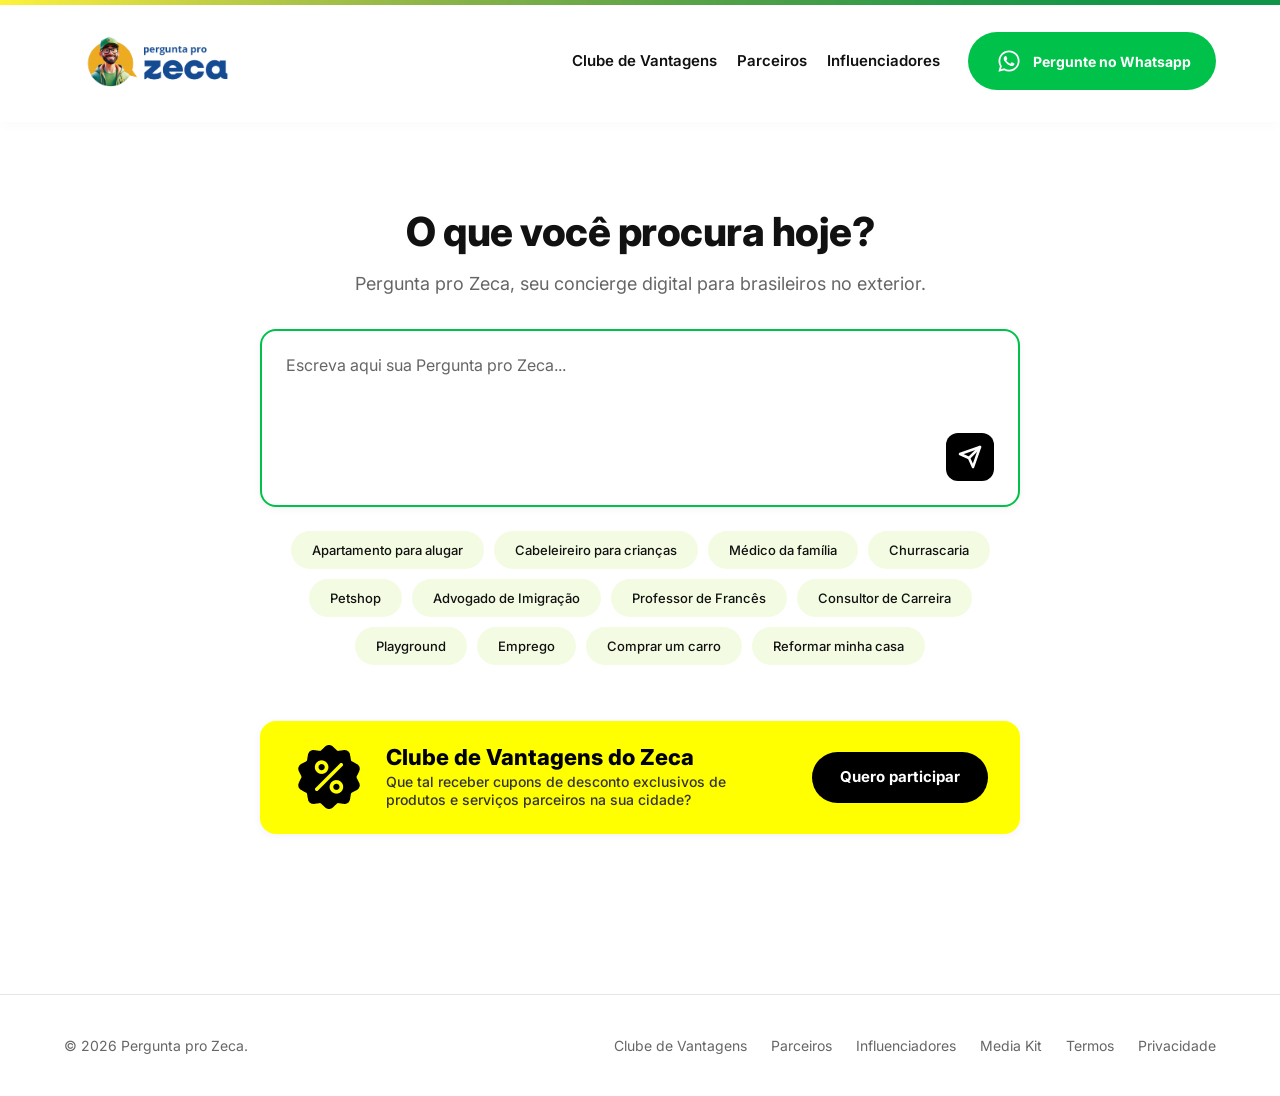
==== index.html @ 93ab0d33 "Commit inicial - MVP Pergunta pro Zeca" ====
<!DOCTYPE html>
<html lang="pt-BR">
<head>
  <meta charset="UTF-8">
  <meta name="viewport" content="width=device-width, initial-scale=1.0">
  <title>Pergunta pro Zeca - Seu concierge digital para brasileiros no exterior</title>
  <meta name="description" content="Tire suas dúvidas sobre moradia, emprego, vistos, saúde e serviços no exterior com o Zeca, seu concierge digital inteligente.">
  <link rel="stylesheet" href="styles/main.css">
  <link rel="stylesheet" href="styles/components.css">
  <link rel="shortcut icon" href="icones/zecafavicon.ico" type="image/x-icon">
  <style>
    /* Estilos Específicos da Home */
    .home-hero {
      padding: 80px 0 40px 0;
      text-align: center;
      display: flex;
      flex-direction: column;
      align-items: center;
    }
    
    .home-hero h1 {
      font-size: 40px;
      font-weight: 800;
      margin-bottom: 8px;
      letter-spacing: -0.5px;
    }
    
    .home-hero p {
      color: var(--color-text-muted);
      font-size: 18px;
      margin-bottom: 32px;
      max-width: 600px;
    }
    
    /* Caixa de Busca */
    .search-box-container {
      width: 100%;
      max-width: 760px;
      position: relative;
      background: var(--color-white);
      border: 2px solid var(--color-whatsapp);
      border-radius: var(--border-radius-lg);
      padding: 24px;
      box-shadow: var(--shadow-sm);
      margin-bottom: 24px;
    }
    
    .search-box-container textarea {
      width: 100%;
      height: 120px;
      border: none;
      resize: none;
      outline: none;
      font-size: 16px;
      color: var(--color-text-main);
      background: transparent;
      padding-bottom: 40px;
    }
    
    .search-box-container textarea::placeholder {
      color: var(--color-text-muted);
    }
    
    .btn-send-search {
      position: absolute;
      right: 24px;
      bottom: 24px;
      width: 48px;
      height: 48px;
      background-color: var(--color-black);
      border-radius: 12px;
      display: flex;
      align-items: center;
      justify-content: center;
      color: var(--color-white);
      transition: background-color var(--transition-fast);
    }
    
    .btn-send-search:hover {
      background-color: #222;
    }
    
    /* Tags de Sugestão */
    .tags-container {
      max-width: 760px;
      display: flex;
      flex-wrap: wrap;
      justify-content: center;
      gap: 10px;
      margin-bottom: 56px;
    }
    
    .search-tag {
      background-color: #F3FBE2;
      color: var(--color-text-main);
      padding: 10px 20px;
      border-radius: var(--border-radius-pill);
      font-size: 13px;
      font-weight: 500;
      transition: all var(--transition-fast);
      border: 1px solid transparent;
    }
    
    .search-tag:hover {
      background-color: #E2F9D3;
      border-color: #C5E937;
      transform: translateY(-1px);
    }
    
    /* Banner de Vantagens (Amarelo) */
    .home-banner-club {
      background-color: var(--color-primary-yellow);
      border-radius: var(--border-radius-lg);
      padding: 24px 32px;
      display: flex;
      justify-content: space-between;
      align-items: center;
      max-width: 760px; /* Largura idêntica à do campo de busca/chat */
      width: 100%;
      margin: 0 auto 40px auto;
      text-align: left;
      flex-wrap: wrap;
      gap: 24px;
      box-shadow: var(--shadow-sm);
    }
    
    .banner-club-left {
      display: flex;
      align-items: center;
      gap: 20px;
      flex: 1;
      min-width: 280px;
    }
    
    .banner-club-icon {
      flex: 0 0 15%;
      max-width: 15%;
      display: flex;
      align-items: center;
      justify-content: center;
    }
    
    .banner-club-text h2 {
      font-size: 22px;
      font-weight: 800;
      color: var(--color-black);
      margin: 0;
      margin-bottom: 4px;
      line-height: 1.1;
    }
    
    .banner-club-text p {
      font-size: 14px;
      color: #333;
      font-weight: 500;
      margin: 0;
      line-height: 1.3;
    }
    
    .home-banner-club .btn-black {
      padding: 14px 28px;
      font-size: 15px;
    }
    
    @media (max-width: 768px) {
      .home-hero {
        padding: 48px 0;
      }
      .home-hero h1 {
        font-size: 32px;
      }
      .home-hero p {
        font-size: 16px;
      }
      .home-banner-club {
        padding: 24px;
      }
    }
  </style>
</head>
<body>

  <!-- Cabeçalho -->
  <header class="site-header site-header--gradient">
    <div class="container">
      <a href="index.html" class="logo-container" id="header-logo-link">
        <img src="imagens/logo-perguntaprozeca.png" alt="Pergunta pro Zeca" class="logo-img">
      </a>
      <div class="header-right-area">
        <nav class="header-nav">
          <a href="clube-vantagens.html" class="header-nav-link">Clube de Vantagens</a>
          <a href="parceiros.html" class="header-nav-link">Parceiros</a>
          <a href="influenciadores.html" class="header-nav-link">Influenciadores</a>
        </nav>
        <a href="https://wa.me/5500000000000" target="_blank" class="btn btn-whatsapp" id="btn-whatsapp-header">
          <img src="icones/whatsapp.svg" alt="WhatsApp" style="width: 32px; height: 32px;">
          Pergunte no Whatsapp
        </a>
      </div>
    </div>
  </header>

  <!-- Corpo Principal -->
  <main class="container">
    <section class="home-hero">
      <h1>O que você procura hoje?</h1>
      <p>Pergunta pro Zeca, seu concierge digital para brasileiros no exterior.</p>
      
      <!-- Caixa de Busca -->
      <form action="#" class="search-box-container" id="search-form">
        <textarea id="search-input" placeholder="Escreva aqui sua Pergunta pro Zeca..." aria-label="Digite sua pergunta"></textarea>
        <button type="submit" class="btn-send-search" id="btn-submit-search" aria-label="Enviar pergunta">
          <svg width="24" height="24" viewBox="0 0 24 24" fill="none" stroke="currentColor" stroke-width="2.5" stroke-linecap="round" stroke-linejoin="round">
            <line x1="22" y1="2" x2="11" y2="13"></line>
            <polygon points="22 2 15 22 11 13 2 9 22 2"></polygon>
          </svg>
        </button>
      </form>
      
      <!-- Tags Sugeridas -->
      <div class="tags-container">
        <button class="search-tag" type="button">Apartamento para alugar</button>
        <button class="search-tag" type="button">Cabeleireiro para crianças</button>
        <button class="search-tag" type="button">Médico da família</button>
        <button class="search-tag" type="button">Churrascaria</button>
        <button class="search-tag" type="button">Petshop</button>
        <button class="search-tag" type="button">Advogado de Imigração</button>
        <button class="search-tag" type="button">Professor de Francês</button>
        <button class="search-tag" type="button">Consultor de Carreira</button>
        <button class="search-tag" type="button">Playground</button>
        <button class="search-tag" type="button">Emprego</button>
        <button class="search-tag" type="button">Comprar um carro</button>
        <button class="search-tag" type="button">Reformar minha casa</button>
      </div>
      
      <!-- Banner Clube de Vantagens (Amarelo) -->
      <div class="home-banner-club">
        <div class="banner-club-left">
          <div class="banner-club-icon">
            <img src="icones/promo-icon.png" alt="Desconto" style="width: 100%; max-width: 64px; height: auto; object-fit: contain;">
          </div>
          <div class="banner-club-text">
            <h2>Clube de Vantagens do Zeca</h2>
            <p>Que tal receber cupons de desconto exclusivos de produtos e serviços parceiros na sua cidade?</p>
          </div>
        </div>
        <a href="clube-landing.html" class="btn btn-black" id="btn-participar-clube">Quero participar</a>
      </div>
    </section>
  </main>

  <!-- Rodapé -->
  <footer class="site-footer">
    <div class="container">
      <p>© 2026 Pergunta pro Zeca.</p>
      <div class="footer-links">
        <a href="clube-vantagens.html">Clube de Vantagens</a>
        <a href="parceiros.html">Parceiros</a>
        <a href="influenciadores.html">Influenciadores</a>
        <a href="#">Media Kit</a>
        <a href="termos.html">Termos</a>
        <a href="privacidade.html">Privacidade</a>
      </div>
    </div>
  </footer>

  <script src="js/app.js"></script>
</body>
</html>
---- styles/main.css ----
/* Importação da tipografia premium Inter do Google Fonts */
@import url('https://fonts.googleapis.com/css2?family=Inter:wght@300;400;500;600;700;800&display=swap');

/* Design System - Variáveis CSS */
:root {
  --color-primary-yellow: #FFFF00;     /* Amarelo vibrante do Hero */
  --color-secondary-yellow: #FFFF00;   /* Amarelo dos cards de cupons */
  --color-lime-bg: #C5E937;            /* Verde-limão do formulário */
  --color-whatsapp: #00C24B;           /* Verde do botão do WhatsApp */
  --color-whatsapp-hover: #00a33e;
  --color-black: #000000;
  --color-dark: #111111;               /* Cinza escuro dos botões pretos */
  --color-text-main: #111111;
  --color-text-muted: #666666;
  --color-bg-light: #F9F9F9;
  --color-border: #E5E5E5;
  --color-white: #FFFFFF;
  
  --font-main: 'Inter', sans-serif;
  --border-radius-sm: 16px;
  --border-radius-md: 16px;
  --border-radius-lg: 16px;
  --border-radius-pill: 50px;
  
  --shadow-sm: 0 2px 8px rgba(0, 0, 0, 0.05);
  --shadow-md: 0 8px 24px rgba(0, 0, 0, 0.08);
  --shadow-lg: 0 16px 40px rgba(0, 0, 0, 0.12);
  
  --transition-fast: 0.2s ease;
  --transition-normal: 0.3s cubic-bezier(0.4, 0, 0.2, 1);
}

/* Reset Moderno */
*, *::before, *::after {
  box-sizing: border-box;
  margin: 0;
  padding: 0;
}

html {
  scroll-behavior: smooth;
  font-size: 16px;
}

body {
  font-family: var(--font-main);
  background-color: var(--color-white);
  color: var(--color-text-main);
  line-height: 1.5;
  -webkit-font-smoothing: antialiased;
  -moz-osx-font-smoothing: grayscale;
}

img {
  max-width: 100%;
  height: auto;
  display: block;
}

button, input, select, textarea {
  font-family: inherit;
  font-size: inherit;
  color: inherit;
}

button {
  cursor: pointer;
  border: none;
  background: none;
}

a {
  color: inherit;
  text-decoration: none;
}

ul, ol {
  list-style: none;
}

/* Utilitários de Layout */
.container {
  width: 100%;
  max-width: 1200px;
  margin: 0 auto;
  padding: 0 24px;
}

.flex-center {
  display: flex;
  align-items: center;
  justify-content: center;
}

.grid-3 {
  display: grid;
  grid-template-columns: repeat(3, 1fr);
  gap: 24px;
}

@media (max-width: 992px) {
  .grid-3 {
    grid-template-columns: repeat(2, 1fr);
  }
}

@media (max-width: 600px) {
  .grid-3 {
    grid-template-columns: 1fr;
  }
}
---- styles/components.css ----
/* --- HEADER E FOOTER --- */
.site-header {
  background-color: var(--color-white);
  padding: 28px 0;
  height: 122px;
  position: sticky;
  top: 0;
  z-index: 100;
  position: relative;
  box-shadow: 0 4px 12px rgba(0, 0, 0, 0.02);
}

/* Faixa em degradê no topo do cabeçalho (apenas nas páginas aplicáveis) */
.site-header--gradient::before {
  content: "";
  position: absolute;
  top: 0;
  left: 0;
  right: 0;
  height: 5px;
  background-image: url('../imagens/top_bg_cor.png');
  background-repeat: no-repeat;
  background-size: 100% 100%;
}

.site-header .container {
  display: flex;
  justify-content: space-between;
  align-items: center;
}

.logo-container {
  display: flex;
  align-items: center;
  gap: 12px;
}

.logo-img {
  width: 178px;
  height: 66px;
  border-radius: 0;
  object-fit: contain;
  background-color: transparent;
}

.logo-text {
  display: flex;
  flex-direction: column;
}

.logo-text .sub {
  font-size: 13px;
  font-weight: 500;
  color: #0E4894;
  line-height: 1.2;
}

.logo-text .main {
  font-size: 26px;
  font-weight: 900;
  color: #0E4894;
  line-height: 1;
}

/* Perfil do Usuário Logado no Header */
.user-profile-header {
  display: none;
  align-items: center;
  gap: 12px;
}

.user-profile-header.active {
  display: flex;
}

.user-avatar {
  width: 40px;
  height: 40px;
  border-radius: 50%;
  background-color: var(--color-lime-bg);
  color: var(--color-dark);
  font-weight: 700;
  display: flex;
  align-items: center;
  justify-content: center;
  font-size: 14px;
  border: 1.5px solid var(--color-dark);
}

.user-info-text {
  font-size: 14px;
  font-weight: 700;
  color: var(--color-dark);
}

.user-logout-btn {
  font-size: 11px;
  color: var(--color-text-muted);
  text-decoration: underline;
  cursor: pointer;
  background: none;
  border: none;
  padding: 0;
  text-align: left;
  font-weight: 500;
  transition: color var(--transition-fast);
}

.user-logout-btn:hover {
  color: #ff4a5a;
}

.site-footer {
  background-color: var(--color-white);
  border-top: 1px solid var(--color-border);
  padding: 40px 0;
  margin-top: 80px;
  font-size: 14px;
  color: var(--color-text-muted);
}

.site-footer .container {
  display: flex;
  justify-content: space-between;
  align-items: center;
  flex-wrap: wrap;
  gap: 20px;
}

.footer-links {
  display: flex;
  gap: 24px;
  flex-wrap: wrap;
}

.footer-links a {
  transition: var(--color-text-main) var(--transition-fast);
}

.footer-links a:hover {
  color: var(--color-text-main);
  text-decoration: underline;
}

/* --- BOTÕES --- */
.btn {
  display: inline-flex;
  align-items: center;
  justify-content: center;
  gap: 8px;
  font-weight: 700;
  padding: 12px 24px;
  border-radius: var(--border-radius-pill);
  transition: all var(--transition-fast);
  font-size: 14px;
}

.btn-whatsapp {
  background-color: var(--color-whatsapp);
  color: var(--color-white);
  border: 1px solid transparent;
}

.btn-whatsapp:hover {
  background-color: var(--color-whatsapp-hover);
  transform: translateY(-2px);
}

.btn-black {
  background-color: var(--color-black);
  color: var(--color-white);
}

.btn-black:hover {
  background-color: #222;
  transform: translateY(-2px);
}

.btn-white {
  background-color: var(--color-white);
  color: var(--color-black);
  border: 1px solid var(--color-border);
}

.btn-white:hover {
  background-color: var(--color-bg-light);
  transform: translateY(-2px);
}

.btn-yellow {
  background-color: var(--color-primary-yellow);
  color: var(--color-black);
}

.btn-yellow:hover {
  background-color: #e5cf00;
  transform: translateY(-2px);
}

/* --- CARDS DE BENEFÍCIOS --- */
.benefit-card {
  border: 1px solid var(--color-border);
  border-radius: var(--border-radius-md);
  padding: 24px;
  background-color: var(--color-white);
  display: flex;
  flex-direction: column;
  transition: box-shadow var(--transition-fast);
}

.benefit-card:hover {
  box-shadow: var(--shadow-sm);
}

.benefit-card .category-tag {
  font-size: 12px;
  font-weight: 700;
  color: var(--color-whatsapp);
  text-transform: uppercase;
  margin-bottom: 8px;
}

.benefit-card h3 {
  font-size: 18px;
  font-weight: 700;
  margin-bottom: 12px;
  color: var(--color-text-main);
}

/* --- CARDS DE CUPONS (CATÁLOGO) --- */
.coupon-card {
  border: 1.5px solid #00b046;
  border-radius: var(--border-radius-lg);
  padding: 24px;
  background-color: var(--color-white);
  display: flex;
  flex-direction: column;
  position: relative;
  transition: all var(--transition-normal);
}

.coupon-card:hover {
  border-color: #00c24b;
  transform: translateY(-4px);
  box-shadow: var(--shadow-md);
}

.coupon-card-header {
  display: flex;
  justify-content: space-between;
  align-items: center;
  margin-bottom: 8px;
}

.coupon-card-header h3 {
  font-size: 20px;
  font-weight: 800;
  color: var(--color-dark);
}

.used-badge {
  font-size: 12px;
  color: var(--color-text-muted);
  font-weight: 500;
}

.rating-stars {
  color: #000000;
  font-size: 14px;
  margin-bottom: 16px;
}

.coupon-meta {
  display: flex;
  flex-direction: column;
  gap: 8px;
  margin-bottom: 16px;
  font-size: 14px;
  color: #2d3748;
}

.meta-item {
  display: flex;
  align-items: center;
  gap: 8px;
  font-weight: 600;
}

.meta-item svg.meta-icon {
  width: 18px;
  height: 18px;
  fill: none;
  stroke: #00b046;
  stroke-width: 2;
  color: #00b046;
}

.coupon-offer-box {
  background-color: #eefbcb;
  border-radius: 16px;
  padding: 20px;
  margin-top: 8px;
  flex-grow: 1;
  display: flex;
  flex-direction: column;
  gap: 16px;
}

.offer-value {
  font-size: 22px;
  font-weight: 800;
  color: #000000;
  line-height: 1.25;
}

.offer-details {
  display: flex;
  justify-content: space-between;
  align-items: center;
  font-size: 13px;
  color: #1a202c;
  flex-wrap: wrap;
  gap: 8px;
  font-weight: 500;
}

.timer-badge {
  display: inline-flex;
  align-items: center;
  gap: 4px;
  font-weight: 700;
  color: #e68a00;
}

.btn-grab {
  width: 100%;
  padding: 14px;
  font-weight: 700;
  background-color: #111625;
  color: var(--color-white);
  border-radius: 10px;
  text-align: center;
  font-size: 14px;
  transition: all var(--transition-fast);
  box-shadow: 0 2px 5px rgba(0, 0, 0, 0.1);
}

.btn-grab:hover {
  background-color: #050811;
  transform: translateY(-1px);
}

/* --- BANNER DE DESTAQUE --- */
.featured-banner {
  background: #00484D;
  color: var(--color-white);
  border-radius: var(--border-radius-lg);
  display: flex;
  overflow: hidden;
  margin: 32px 0;
  box-shadow: var(--shadow-md);
}

.featured-banner-content {
  padding: 40px;
  flex: 1.2;
  display: flex;
  flex-direction: column;
  justify-content: center;
  align-items: flex-start;
}

.featured-tag {
  background-color: rgba(255, 255, 255, 0.15);
  padding: 4px 12px;
  border-radius: var(--border-radius-pill);
  font-size: 12px;
  font-weight: 600;
  margin-bottom: 16px;
}

.featured-banner h2 {
  font-size: 28px;
  font-weight: 800;
  margin-bottom: 12px;
  line-height: 1.2;
}

.featured-banner p {
  color: rgba(255, 255, 255, 0.8);
  font-size: 15px;
  margin-bottom: 24px;
  max-width: 500px;
}

.featured-banner .btn-yellow {
  background-color: #d18c23;
  color: var(--color-white);
  border-radius: 8px;
  font-weight: 700;
  padding: 12px 24px;
  box-shadow: 0 4px 10px rgba(0, 0, 0, 0.15);
  transition: all var(--transition-fast);
}

.featured-banner .btn-yellow:hover {
  background-color: #ba7919;
  transform: translateY(-2px);
  box-shadow: 0 6px 15px rgba(0, 0, 0, 0.2);
}

.featured-banner-image {
  flex: 1;
  background-size: cover;
  background-position: center;
  min-height: 250px;
}

@media (max-width: 768px) {
  .featured-banner {
    flex-direction: column;
  }
  .featured-banner-image {
    min-height: 200px;
  }
}

/* --- MODAIS (BACKDROP & CONTAINER) --- */
.modal-overlay {
  position: fixed;
  top: 0;
  left: 0;
  right: 0;
  bottom: 0;
  background-color: rgba(0, 0, 0, 0.6);
  backdrop-filter: blur(8px);
  display: flex;
  align-items: center;
  justify-content: center;
  z-index: 1000;
  opacity: 0;
  pointer-events: none;
  transition: opacity var(--transition-normal);
  padding: 20px;
}

.modal-overlay.active {
  opacity: 1;
  pointer-events: all;
}

.modal-container {
  background-color: var(--color-white);
  border-radius: 24px;
  width: 100%;
  max-width: 600px;
  max-height: 90vh;
  overflow-y: auto;
  position: relative;
  box-shadow: var(--shadow-lg);
  transform: translateY(30px);
  transition: transform var(--transition-normal);
}

.modal-overlay.active .modal-container {
  transform: translateY(0);
}

.modal-close {
  position: absolute;
  top: 20px;
  right: 20px;
  width: 32px;
  height: 32px;
  border-radius: 50%;
  background-color: var(--color-bg-light);
  display: flex;
  align-items: center;
  justify-content: center;
  color: var(--color-text-muted);
  transition: all var(--transition-fast);
  z-index: 10;
}

.modal-close:hover {
  background-color: var(--color-border);
  color: var(--color-black);
}

.modal-close.green-close {
  background-color: var(--color-whatsapp);
  color: var(--color-white);
}

.modal-close.green-close:hover {
  background-color: var(--color-whatsapp-hover);
}

/* --- MODAL LOGIN --- */
.login-modal-content {
  padding: 48px 40px;
  text-align: center;
}

.lock-icon-wrapper {
  width: 64px;
  height: 64px;
  background-color: var(--color-black);
  border-radius: 50%;
  margin: 0 auto 20px auto;
  color: var(--color-white);
}

.login-modal-content h2 {
  font-size: 24px;
  font-weight: 800;
  color: var(--color-dark);
  margin-bottom: 8px;
}

.login-modal-content p {
  color: var(--color-text-muted);
  font-size: 14px;
  margin-bottom: 32px;
}

.form-group {
  margin-bottom: 20px;
  text-align: left;
}

.form-group-header {
  display: flex;
  justify-content: space-between;
  align-items: center;
  margin-bottom: 6px;
}

.form-group label {
  font-size: 11px;
  font-weight: 700;
  text-transform: uppercase;
  color: var(--color-text-main);
  letter-spacing: 0.5px;
}

.forgot-password {
  font-size: 11px;
  font-weight: 600;
  color: var(--color-text-muted);
  text-decoration: underline;
}

.input-icon-wrapper {
  position: relative;
}

.input-icon-wrapper input {
  width: 100%;
  padding: 14px 16px 14px 44px;
  border: 1.5px solid var(--color-border);
  border-radius: var(--border-radius-md);
  font-size: 14px;
  transition: border-color var(--transition-fast);
}

.input-icon-wrapper input:focus {
  border-color: var(--color-black);
  outline: none;
}

.input-icon-wrapper svg.field-icon {
  position: absolute;
  left: 16px;
  top: 50%;
  transform: translateY(-50%);
  width: 18px;
  height: 18px;
  fill: var(--color-text-muted);
}

.input-icon-wrapper button.toggle-pwd {
  position: absolute;
  right: 16px;
  top: 50%;
  transform: translateY(-50%);
  color: var(--color-text-muted);
}

.btn-login-submit {
  width: 100%;
  padding: 14px;
  background-color: var(--color-black);
  color: var(--color-white);
  border-radius: var(--border-radius-md);
  font-weight: 700;
  font-size: 15px;
  margin-top: 12px;
  display: flex;
  justify-content: center;
  align-items: center;
  gap: 8px;
}

.btn-login-submit:hover {
  background-color: #222;
}

.divider-text {
  position: relative;
  text-align: center;
  margin: 24px 0;
  font-size: 12px;
  color: var(--color-text-muted);
}

.divider-text::before, .divider-text::after {
  content: '';
  position: absolute;
  top: 50%;
  width: 45%;
  height: 1px;
  background-color: var(--color-border);
}

.divider-text::before { left: 0; }
.divider-text::after { right: 0; }

.login-footer-link {
  font-size: 14px;
  color: var(--color-text-main);
  font-weight: 500;
}

.login-footer-link a {
  font-weight: 700;
  text-decoration: underline;
}

.login-modal-terms {
  font-size: 11px;
  color: var(--color-text-muted);
  margin-top: 24px;
  line-height: 1.4;
}

.login-modal-terms a {
  text-decoration: underline;
}

/* --- MODAL CUPOM --- */
.cupom-modal-content {
  padding: 40px;
}

.cupom-header {
  display: flex;
  gap: 24px;
  margin-bottom: 24px;
  align-items: center;
  flex-wrap: wrap;
}

.cupom-brand-box {
  width: 100px;
  height: 100px;
  border: 1px solid var(--color-border);
  border-radius: var(--border-radius-md);
  display: flex;
  align-items: center;
  justify-content: center;
  text-align: center;
  font-weight: 800;
  padding: 8px;
  font-size: 14px;
}

.cupom-promo-details {
  flex: 1;
  min-width: 250px;
}

.cupom-code {
  font-size: 28px;
  font-weight: 800;
  color: var(--color-whatsapp);
  letter-spacing: 0.5px;
  margin-bottom: 4px;
}

.cupom-title {
  font-size: 20px;
  font-weight: 800;
  color: var(--color-dark);
  line-height: 1.2;
}

.cupom-info-grid {
  display: grid;
  grid-template-columns: 1fr 1fr;
  gap: 16px;
  margin-bottom: 24px;
}

.cupom-info-item {
  background-color: var(--color-bg-light);
  border: 1px solid var(--color-border);
  border-radius: var(--border-radius-md);
  padding: 12px 16px;
  display: flex;
  flex-direction: column;
  gap: 4px;
}

.info-label {
  font-size: 11px;
  font-weight: 700;
  color: var(--color-text-muted);
  letter-spacing: 0.5px;
  text-transform: uppercase;
}

.info-value {
  font-size: 14px;
  font-weight: 700;
  color: var(--color-dark);
  word-break: break-word;
}

@media (max-width: 480px) {
  .cupom-info-grid {
    grid-template-columns: 1fr;
    gap: 12px;
  }
}

.cupom-accordion {
  margin-bottom: 24px;
}

.accordion-title {
  display: flex;
  justify-content: space-between;
  align-items: center;
  font-size: 12px;
  font-weight: 700;
  text-transform: uppercase;
  letter-spacing: 0.5px;
  cursor: pointer;
  padding-bottom: 8px;
  border-bottom: 1.5px solid var(--color-border);
  margin-bottom: 12px;
}

.accordion-title svg {
  width: 14px;
  height: 14px;
  transition: transform var(--transition-fast);
}

.accordion-title.active svg {
  transform: rotate(180deg);
}

.accordion-content {
  display: flex;
  flex-direction: column;
  gap: 12px;
}

.cupom-tags-row {
  display: flex;
  gap: 10px;
  flex-wrap: wrap;
  margin-bottom: 8px;
}

.cupom-tag {
  font-size: 12px;
  font-weight: 600;
  padding: 6px 12px;
  border-radius: var(--border-radius-pill);
}

.cupom-tag.expiry {
  background-color: #E2F9D3;
  color: #4D8B1E;
}

.cupom-tag.type {
  background-color: #E6F3FF;
  color: #1A73E8;
}

.cupom-rules-list {
  font-size: 13px;
  color: var(--color-text-muted);
  padding-left: 16px;
  list-style-type: disc;
}

.cupom-rules-list li {
  margin-bottom: 6px;
}

.cupom-action-row {
  display: flex;
  gap: 20px;
  align-items: center;
  margin-bottom: 32px;
  flex-wrap: wrap;
}

.qr-code-box {
  width: 80px;
  height: 80px;
  background-color: #EEE;
  border: 1px solid var(--color-border);
  border-radius: var(--border-radius-sm);
  overflow: hidden;
}

.btn-print {
  flex: 1;
  padding: 16px;
  background-color: var(--color-black);
  color: var(--color-white);
  border-radius: var(--border-radius-md);
  font-weight: 700;
  font-size: 14px;
  text-align: center;
}

.btn-print:hover {
  background-color: #222;
}

.cupom-share-section {
  text-align: center;
  border-top: 1px solid var(--color-border);
  padding-top: 24px;
}

.cupom-share-section h4 {
  font-size: 13px;
  font-weight: 700;
  margin-bottom: 12px;
}

.social-share-row {
  display: flex;
  justify-content: center;
  gap: 16px;
  margin-bottom: 16px;
}

.social-btn {
  width: 36px;
  height: 36px;
  border-radius: 50%;
  border: 1.5px solid var(--color-border);
  display: flex;
  align-items: center;
  justify-content: center;
  color: var(--color-text-main);
  transition: all var(--transition-fast);
}

.social-btn:hover {
  border-color: var(--color-black);
  background-color: var(--color-bg-light);
}

.social-btn img {
  width: 18px;
  height: 18px;
  filter: brightness(0);
  transition: filter var(--transition-fast);
}

.social-btn:hover img {
  filter: brightness(0.2);
}

.copy-link-wrapper {
  display: flex;
  border: 1.5px solid var(--color-border);
  border-radius: var(--border-radius-md);
  overflow: hidden;
  max-width: 400px;
  margin: 0 auto;
}

.copy-link-input {
  flex: 1;
  border: none;
  padding: 10px 14px;
  font-size: 13px;
  color: var(--color-text-muted);
  background-color: var(--color-bg-light);
  outline: none;
  white-space: nowrap;
  overflow: hidden;
  text-overflow: ellipsis;
}

.btn-copy-link {
  background-color: var(--color-white);
  border-left: 1.5px solid var(--color-border);
  padding: 0 14px;
  display: flex;
  align-items: center;
  color: var(--color-text-main);
  transition: background-color var(--transition-fast);
}

.btn-copy-link:hover {
  background-color: var(--color-bg-light);
}

.cupom-terms-notice {
  font-size: 12px;
  color: #718096;
  margin-top: 20px;
  text-align: center;
  line-height: 1.5;
}

.cupom-terms-notice a {
  color: #00b046;
  font-weight: 700;
  text-decoration: underline;
  transition: color var(--transition-fast);
}


.cupom-terms-notice a:hover {
  color: #008f37;
}

/* --- NAVEGAÇÃO DO CABEÇALHO --- */
.header-right-area {
  display: flex;
  align-items: center;
  gap: 24px;
}

.header-nav {
  display: flex;
  align-items: center;
  gap: 20px;
  margin-right: 4px;
}

.header-nav-link {
  font-family: 'Inter', sans-serif;
  font-weight: 600;
  font-size: 15px;
  color: var(--color-text-main, #111827);
  text-decoration: none;
  transition: color var(--transition-fast, 0.2s);
}

.header-nav-link:hover {
  color: var(--color-whatsapp, #00b046);
}

/* Responsividade do menu */
@media (max-width: 991px) {
  .header-nav {
    display: none;
  }
}

/* Estilos de Impressão para a Modal de Cupom */
@media print {
  body * {
    visibility: hidden;
  }
  #cupom-modal, #cupom-modal * {
    visibility: visible;
  }
  #cupom-modal {
    position: absolute;
    left: 0;
    top: 0;
    width: 100%;
    margin: 0;
    padding: 0;
    background: none !important;
    display: flex !important;
    align-items: flex-start !important;
    justify-content: center !important;
  }
  .modal-overlay {
    background-color: transparent !important;
  }
  .modal-container {
    box-shadow: none !important;
    border: none !important;
    margin: 0 !important;
    padding: 0 !important;
    width: 100% !important;
    max-width: 100% !important;
  }
  .modal-close,
  .cupom-buttons-column,
  .cupom-share-section {
    display: none !important;
  }
  .cupom-modal-content {
    padding: 20px !important;
  }
}
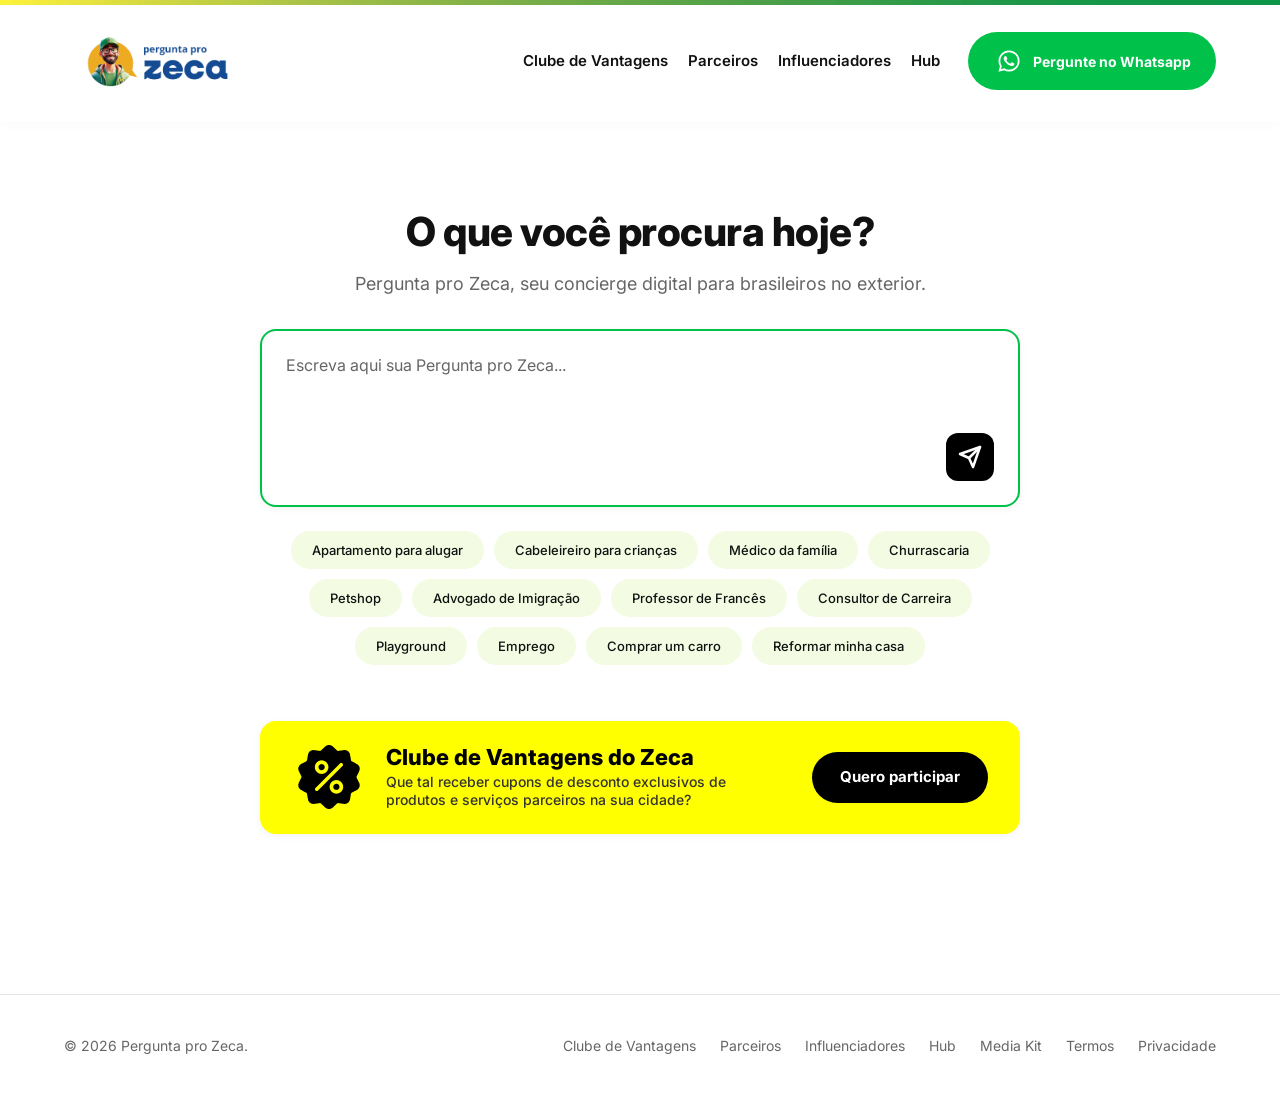
==== commit a7edad19: "feat: implementa o hub de influenciadores e pagina de perfil" ====
--- a/index.html
+++ b/index.html
@@ -191,6 +191,7 @@
           <a href="clube-vantagens.html" class="header-nav-link">Clube de Vantagens</a>
           <a href="parceiros.html" class="header-nav-link">Parceiros</a>
           <a href="influenciadores.html" class="header-nav-link">Influenciadores</a>
+          <a href="hub-influenciadores.html" class="header-nav-link">Hub</a>
         </nav>
         <a href="https://wa.me/5500000000000" target="_blank" class="btn btn-whatsapp" id="btn-whatsapp-header">
           <img src="icones/whatsapp.svg" alt="WhatsApp" style="width: 32px; height: 32px;">
@@ -257,6 +258,7 @@
         <a href="clube-vantagens.html">Clube de Vantagens</a>
         <a href="parceiros.html">Parceiros</a>
         <a href="influenciadores.html">Influenciadores</a>
+        <a href="hub-influenciadores.html">Hub</a>
         <a href="#">Media Kit</a>
         <a href="termos.html">Termos</a>
         <a href="privacidade.html">Privacidade</a>
--- a/styles/components.css
+++ b/styles/components.css
@@ -964,6 +964,8 @@
 .header-nav-link:hover {
   color: var(--color-whatsapp, #00b046);
 }
+
+
 
 /* Responsividade do menu */
 @media (max-width: 991px) {
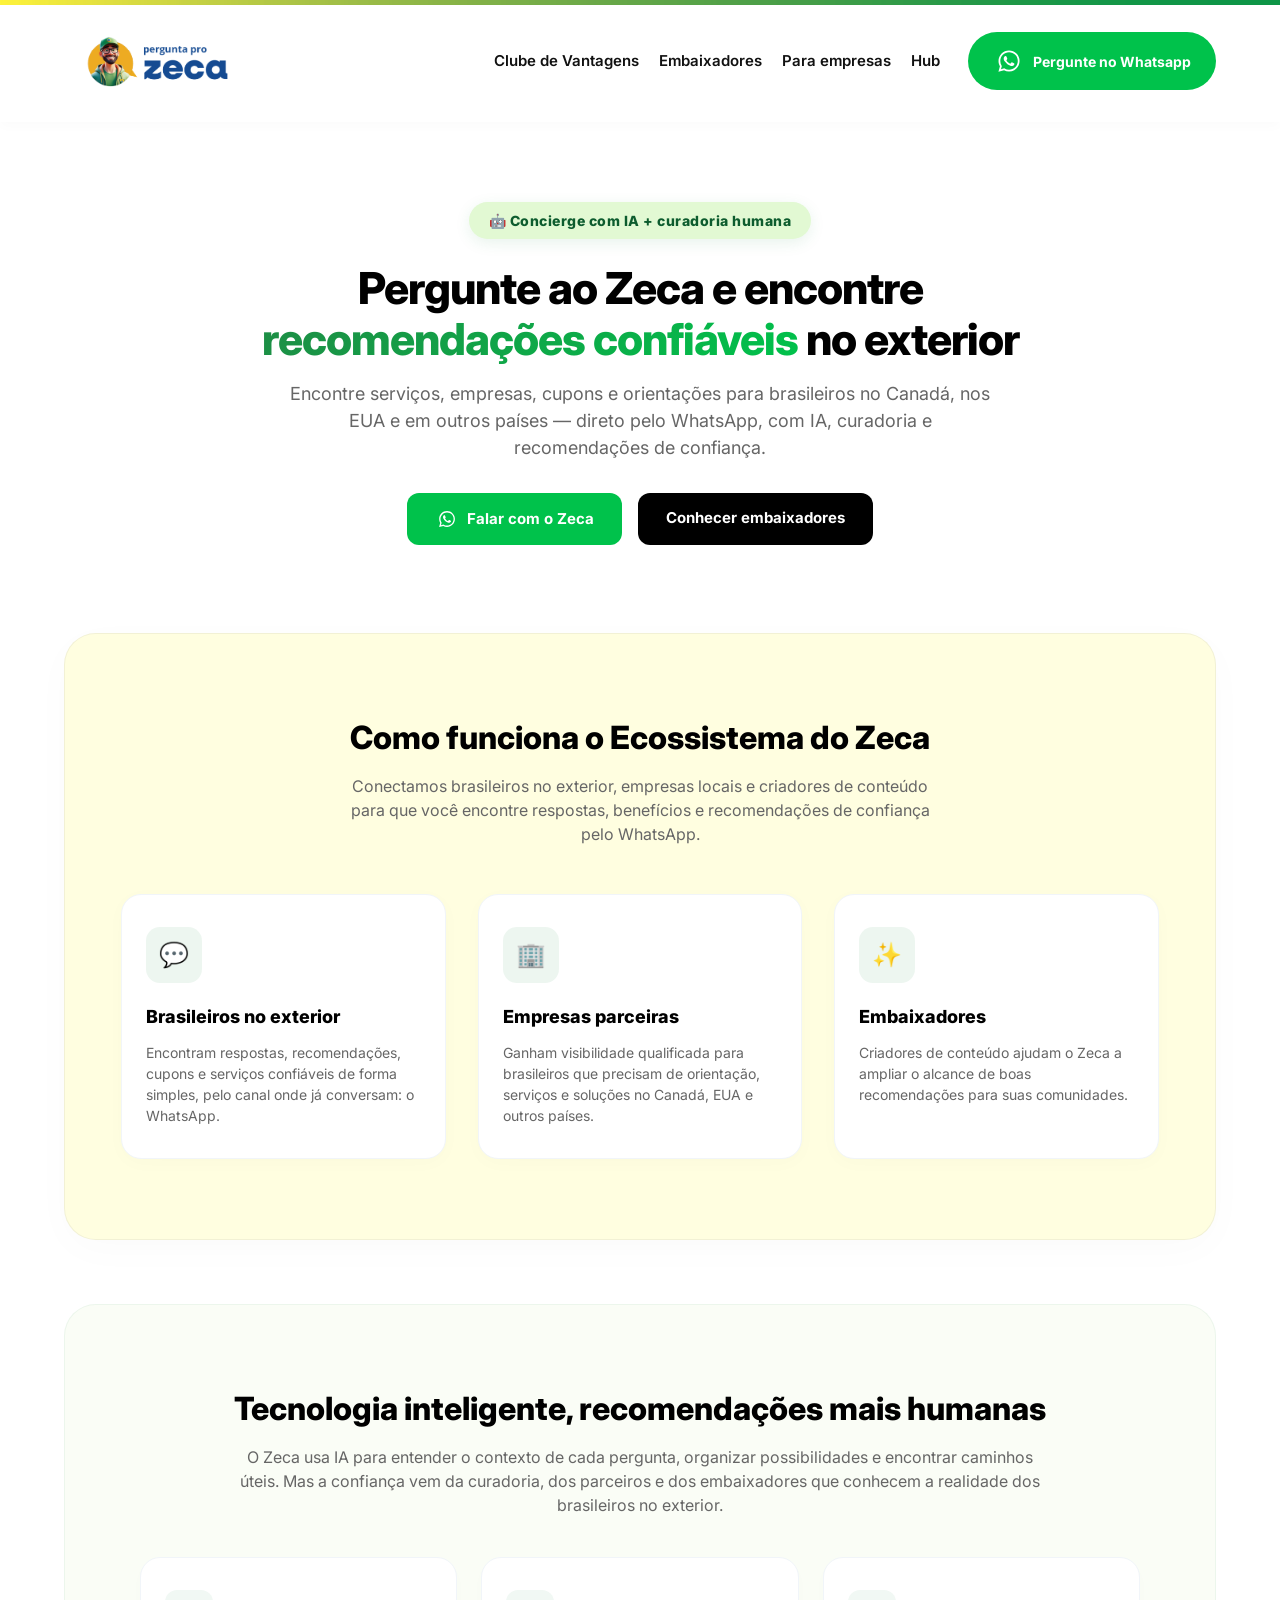
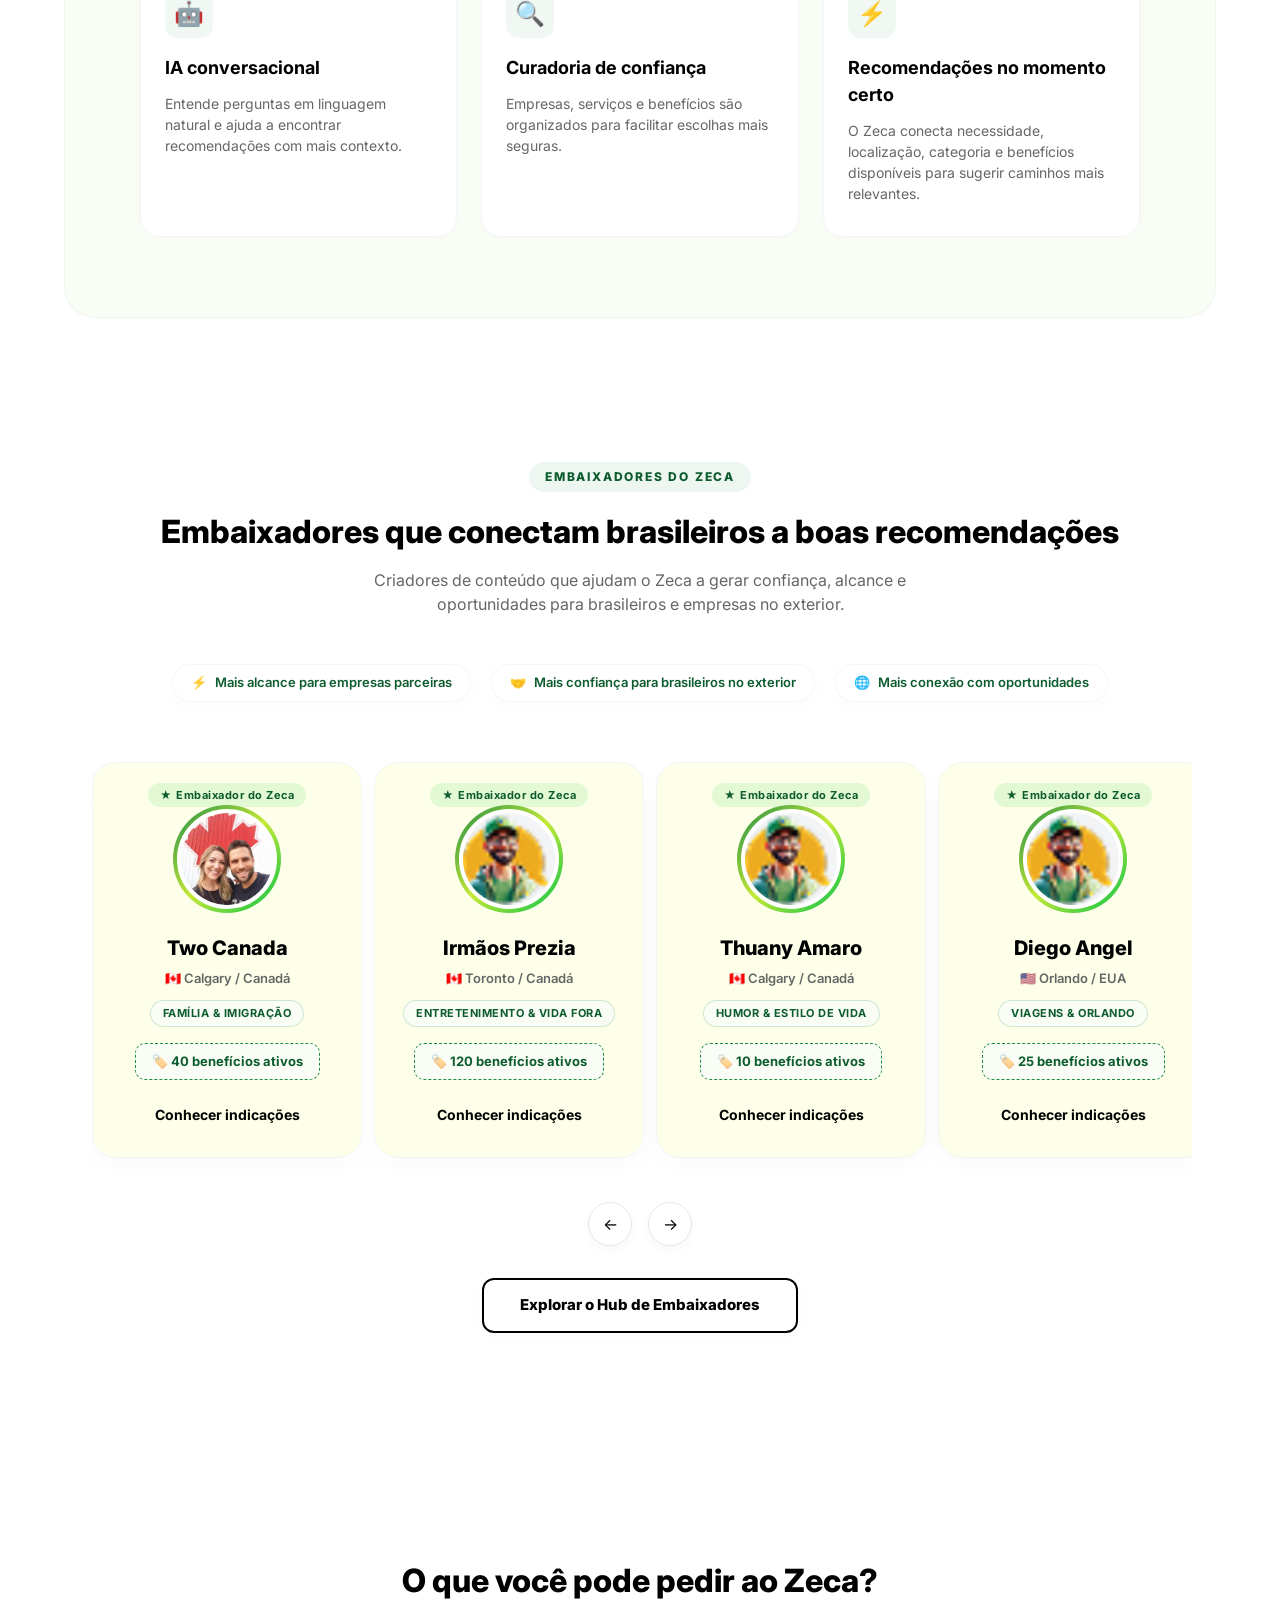
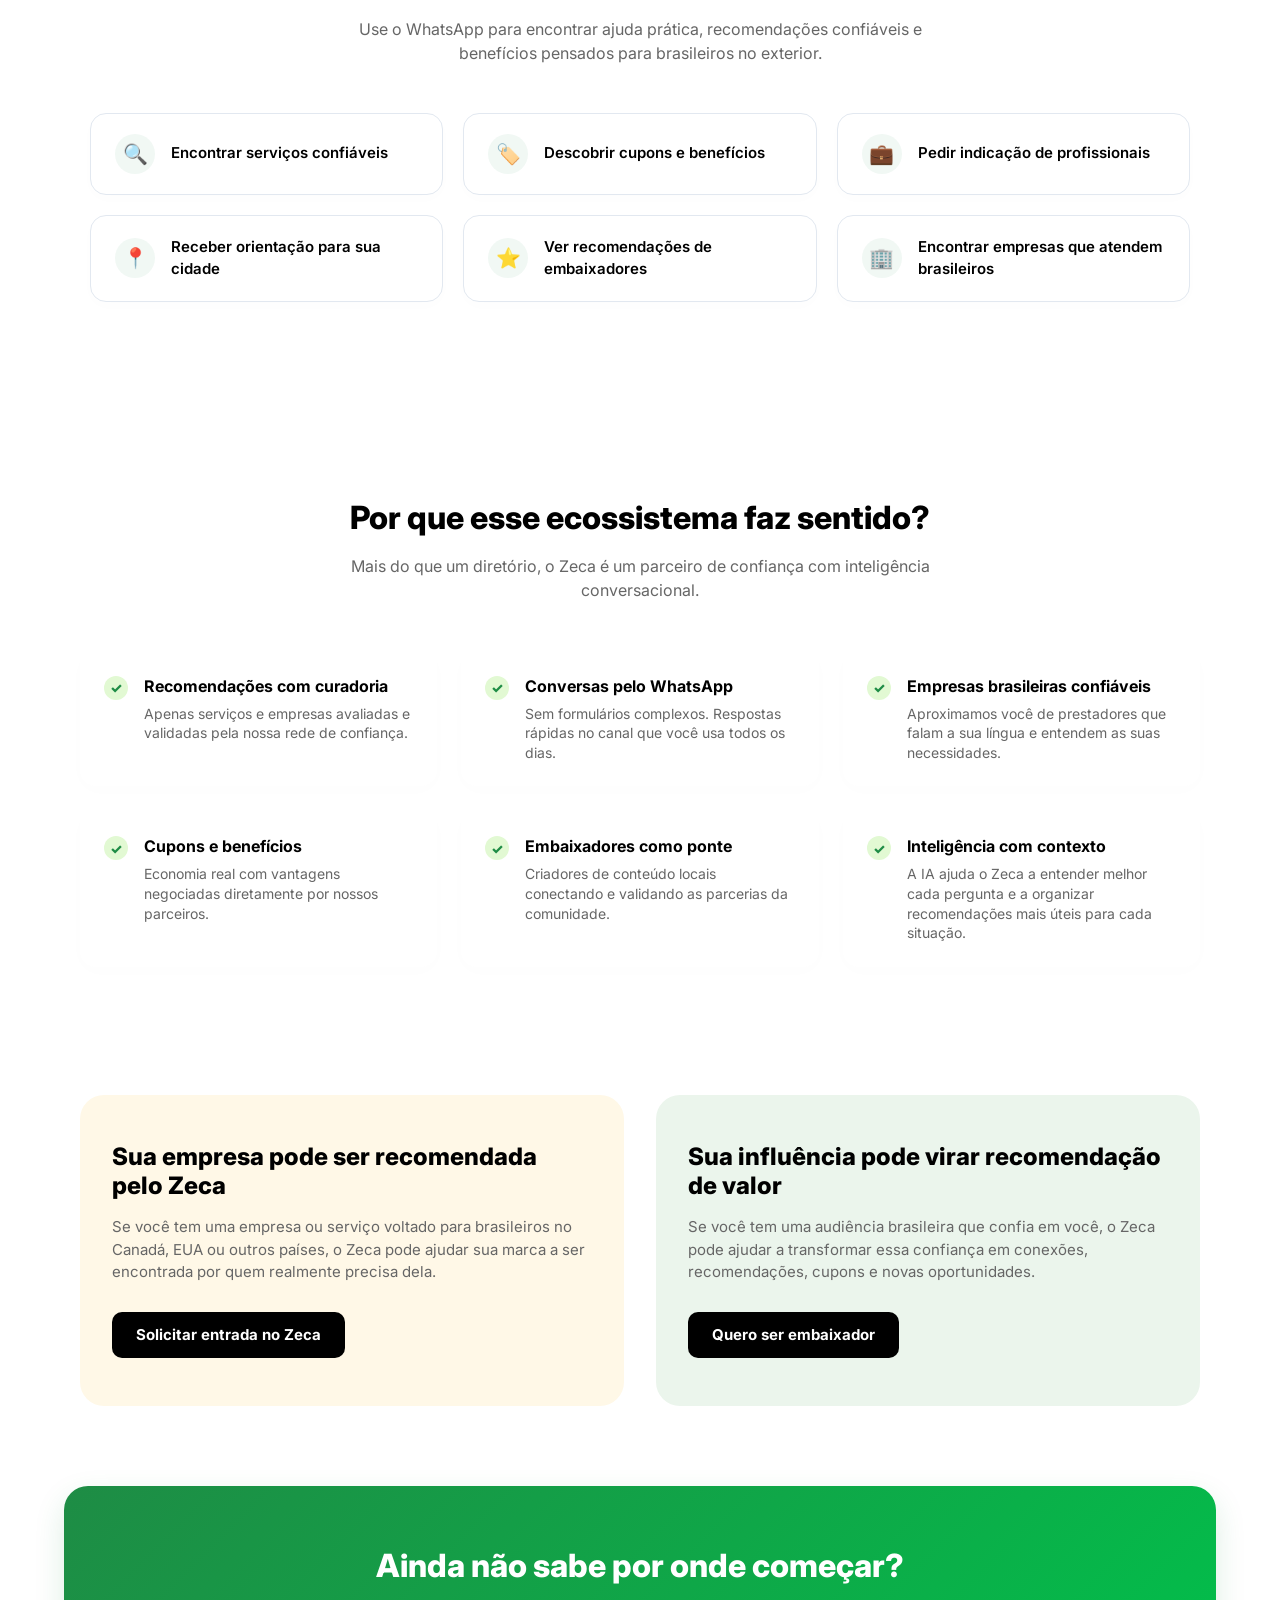
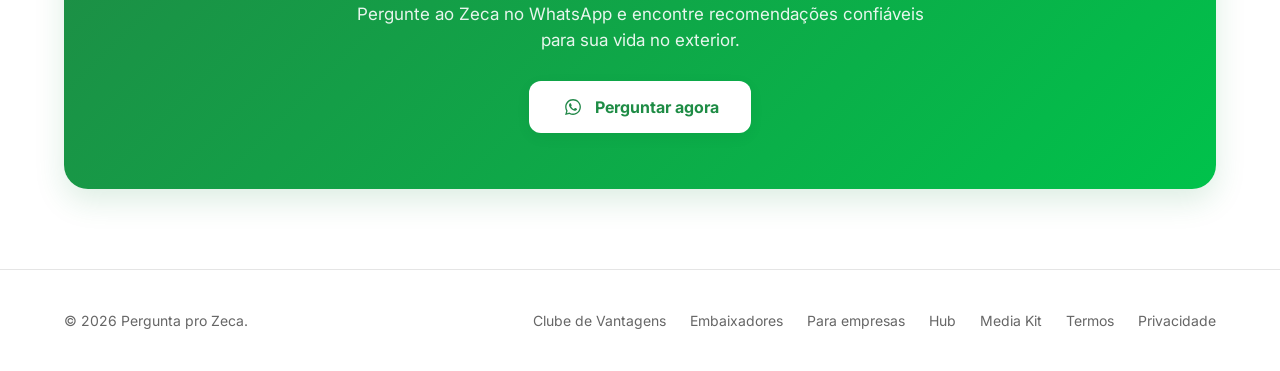
==== commit 60364176: "Finalize Zeca production release - Rename influenciadores.html -> embaixadores.html - Add anuncie-no" ====
--- a/index.html
+++ b/index.html
@@ -3,8 +3,8 @@
 <head>
   <meta charset="UTF-8">
   <meta name="viewport" content="width=device-width, initial-scale=1.0">
-  <title>Pergunta pro Zeca - Seu concierge digital para brasileiros no exterior</title>
-  <meta name="description" content="Tire suas dúvidas sobre moradia, emprego, vistos, saúde e serviços no exterior com o Zeca, seu concierge digital inteligente.">
+  <title>Pergunta Pro Zeca | Recomendações confiáveis para brasileiros no exterior</title>
+  <meta name="description" content="Pergunte ao Zeca e encontre serviços, empresas, cupons e orientações para brasileiros no Canadá, nos EUA e em outros países, direto pelo WhatsApp.">
   <link rel="stylesheet" href="styles/main.css">
   <link rel="stylesheet" href="styles/components.css">
   <link rel="shortcut icon" href="icones/zecafavicon.ico" type="image/x-icon">
@@ -19,42 +19,100 @@
     }
     
     .home-hero h1 {
-      font-size: 40px;
+      font-size: 44px;
       font-weight: 800;
-      margin-bottom: 8px;
-      letter-spacing: -0.5px;
-    }
-    
-    .home-hero p {
+      margin-bottom: 16px;
+      letter-spacing: -1px;
+      line-height: 1.15;
+      color: var(--color-black);
+      max-width: 800px;
+    }
+    
+    .home-hero h1 span {
+      background: linear-gradient(135deg, #1E8C45 0%, #00C24B 100%);
+      -webkit-background-clip: text;
+      -webkit-text-fill-color: transparent;
+    }
+    
+    .home-hero p.hero-desc {
       color: var(--color-text-muted);
       font-size: 18px;
       margin-bottom: 32px;
-      max-width: 600px;
-    }
-    
-    /* Caixa de Busca */
+      max-width: 720px;
+      line-height: 1.5;
+    }
+    
+    /* CTAs do Hero */
+    .hero-ctas {
+      display: flex;
+      gap: 16px;
+      margin-bottom: 48px;
+      flex-wrap: wrap;
+      justify-content: center;
+    }
+    
+    .btn-hero-primary {
+      background-color: var(--color-whatsapp);
+      color: var(--color-white);
+      padding: 14px 28px;
+      border-radius: 12px;
+      font-weight: 700;
+      font-size: 15px;
+      transition: background-color var(--transition-fast), transform var(--transition-fast);
+      display: flex;
+      align-items: center;
+      gap: 8px;
+    }
+    
+    .btn-hero-primary:hover {
+      background-color: var(--color-whatsapp-hover);
+      transform: translateY(-1px);
+    }
+    
+    .btn-hero-secondary {
+      background-color: var(--color-black);
+      color: var(--color-white);
+      padding: 14px 28px;
+      border-radius: 12px;
+      font-weight: 700;
+      font-size: 15px;
+      transition: background-color var(--transition-fast), transform var(--transition-fast);
+    }
+    
+    .btn-hero-secondary:hover {
+      background-color: #222;
+      transform: translateY(-1px);
+    }
+    
+    /* Caixa de Busca (Menos bordas, mais espaço) */
     .search-box-container {
       width: 100%;
       max-width: 760px;
       position: relative;
       background: var(--color-white);
-      border: 2px solid var(--color-whatsapp);
+      border: 1px solid #e5e7eb;
       border-radius: var(--border-radius-lg);
       padding: 24px;
-      box-shadow: var(--shadow-sm);
+      box-shadow: 0 10px 30px rgba(0, 0, 0, 0.04);
       margin-bottom: 24px;
+      transition: all var(--transition-fast);
+    }
+    
+    .search-box-container:focus-within {
+      border-color: var(--color-whatsapp);
+      box-shadow: 0 10px 30px rgba(37, 211, 102, 0.12);
     }
     
     .search-box-container textarea {
       width: 100%;
-      height: 120px;
+      height: 100px;
       border: none;
       resize: none;
       outline: none;
       font-size: 16px;
       color: var(--color-text-main);
       background: transparent;
-      padding-bottom: 40px;
+      padding-bottom: 30px;
     }
     
     .search-box-container textarea::placeholder {
@@ -74,6 +132,8 @@
       justify-content: center;
       color: var(--color-white);
       transition: background-color var(--transition-fast);
+      border: none;
+      cursor: pointer;
     }
     
     .btn-send-search:hover {
@@ -87,93 +147,629 @@
       flex-wrap: wrap;
       justify-content: center;
       gap: 10px;
-      margin-bottom: 56px;
+      margin-bottom: 64px;
     }
     
     .search-tag {
-      background-color: #F3FBE2;
-      color: var(--color-text-main);
-      padding: 10px 20px;
+      background-color: #F8FAFC;
+      color: var(--color-text-muted);
+      border: 1px solid #E2E8F0;
+      padding: 8px 16px;
       border-radius: var(--border-radius-pill);
       font-size: 13px;
       font-weight: 500;
       transition: all var(--transition-fast);
-      border: 1px solid transparent;
     }
     
     .search-tag:hover {
       background-color: #E2F9D3;
       border-color: #C5E937;
+      color: var(--color-black);
       transform: translateY(-1px);
     }
-    
-    /* Banner de Vantagens (Amarelo) */
-    .home-banner-club {
-      background-color: var(--color-primary-yellow);
-      border-radius: var(--border-radius-lg);
-      padding: 24px 32px;
-      display: flex;
-      justify-content: space-between;
-      align-items: center;
-      max-width: 760px; /* Largura idêntica à do campo de busca/chat */
-      width: 100%;
-      margin: 0 auto 40px auto;
-      text-align: left;
-      flex-wrap: wrap;
-      gap: 24px;
-      box-shadow: var(--shadow-sm);
-    }
-    
-    .banner-club-left {
-      display: flex;
-      align-items: center;
-      gap: 20px;
-      flex: 1;
-      min-width: 280px;
-    }
-    
-    .banner-club-icon {
-      flex: 0 0 15%;
-      max-width: 15%;
-      display: flex;
-      align-items: center;
-      justify-content: center;
-    }
-    
-    .banner-club-text h2 {
-      font-size: 22px;
+
+    /* Seções Gerais */
+    .home-section-title {
+      font-size: 32px;
       font-weight: 800;
       color: var(--color-black);
-      margin: 0;
-      margin-bottom: 4px;
-      line-height: 1.1;
-    }
-    
-    .banner-club-text p {
+      text-align: center;
+      margin-bottom: 12px;
+    }
+    
+    .home-section-subtitle {
+      font-size: 16px;
+      color: var(--color-text-muted);
+      text-align: center;
+      max-width: 600px;
+      margin: 0 auto 48px auto;
+      line-height: 1.5;
+    }
+    
+    /* Seção do Ecossistema (3 cards) */
+    .ecosystem-section {
+      padding: 80px 24px;
+      width: 100%;
+      background-color: #FFFEE0;
+      border-radius: 32px;
+      margin-bottom: 64px;
+      box-shadow: 0 10px 40px rgba(0, 0, 0, 0.02);
+      border: 1px solid rgba(0, 0, 0, 0.05);
+    }
+    
+    .ecosystem-grid {
+      display: grid;
+      grid-template-columns: repeat(auto-fit, minmax(260px, 1fr));
+      gap: 32px;
+      padding: 0 32px;
+    }
+    
+    .ecosystem-card {
+      background: var(--color-white);
+      padding: 32px 24px;
+      border-radius: 20px;
+      box-shadow: 0 4px 20px rgba(0, 0, 0, 0.02);
+      border: 1px solid #F1F5F9;
+      display: flex;
+      flex-direction: column;
+      align-items: flex-start;
+      transition: transform var(--transition-fast);
+    }
+    
+    .ecosystem-card:hover {
+      transform: translateY(-2px);
+    }
+    
+    .ecosystem-icon {
+      width: 56px;
+      height: 56px;
+      border-radius: 14px;
+      background-color: rgba(30, 140, 69, 0.08);
+      display: flex;
+      align-items: center;
+      justify-content: center;
+      font-size: 24px;
+      margin-bottom: 20px;
+    }
+    
+    .ecosystem-card h3 {
+      font-size: 18px;
+      font-weight: 800;
+      color: var(--color-black);
+      margin-bottom: 12px;
+    }
+    
+    .ecosystem-card p {
       font-size: 14px;
-      color: #333;
-      font-weight: 500;
-      margin: 0;
-      line-height: 1.3;
-    }
-    
-    .home-banner-club .btn-black {
-      padding: 14px 28px;
+      color: var(--color-text-muted);
+      line-height: 1.5;
+    }
+    
+    /* Seção de Benefícios (Cards Curtos sem bordas rígidas) */
+    .benefits-section {
+      padding: 64px 0;
+      width: 100%;
+      margin-bottom: 64px;
+    }
+    
+    .benefits-grid {
+      display: grid;
+      grid-template-columns: repeat(auto-fit, minmax(280px, 1fr));
+      gap: 24px;
+      padding: 0 16px;
+    }
+    
+    .benefit-item {
+      padding: 24px;
+      border-radius: 16px;
+      background-color: var(--color-white);
+      box-shadow: 0 4px 20px rgba(0, 0, 0, 0.01);
+      display: flex;
+      gap: 16px;
+      align-items: flex-start;
+    }
+    
+    .benefit-dot {
+      width: 24px;
+      height: 24px;
+      border-radius: 50%;
+      background-color: #E2F9D3;
+      display: flex;
+      align-items: center;
+      justify-content: center;
+      color: #1E8C45;
+      font-weight: 800;
+      font-size: 14px;
+      flex-shrink: 0;
+      margin-top: 2px;
+    }
+    
+    .benefit-content h4 {
+      font-size: 16px;
+      font-weight: 700;
+      color: var(--color-black);
+      margin-bottom: 6px;
+    }
+    
+    .benefit-content p {
+      font-size: 14px;
+      color: var(--color-text-muted);
+      line-height: 1.4;
+    }
+    
+    /* Seção de Embaixadores na Home (Design Premium) */
+    .home-ambassadors-section {
+      width: 100%;
+      padding: 80px 24px;
+      margin-bottom: 80px;
+      text-align: center;
+    }
+    
+    .ambassadors-eyebrow {
+      display: inline-block;
+      font-size: 12px;
+      font-weight: 800;
+      text-transform: uppercase;
+      letter-spacing: 0.15em;
+      color: #0D5C2E;
+      background-color: rgba(30, 140, 69, 0.08);
+      padding: 6px 16px;
+      border-radius: var(--border-radius-pill);
+      margin-bottom: 16px;
+    }
+    
+    /* Linha de apoio explicando o ecossistema (Pilares de Valor) */
+    .ambassadors-value-line {
+      display: flex;
+      justify-content: center;
+      gap: 20px;
+      flex-wrap: wrap;
+      margin-bottom: 48px;
+    }
+    
+    .value-pill {
+      font-size: 13px;
+      font-weight: 600;
+      color: #0D5C2E;
+      background-color: var(--color-white);
+      padding: 8px 18px;
+      border-radius: 50px;
+      box-shadow: 0 4px 15px rgba(0,0,0,0.02);
+      border: 1px solid rgba(30, 140, 69, 0.05);
+      display: flex;
+      align-items: center;
+      gap: 8px;
+    }
+    
+    /* Slideshow Estilos */
+    .slideshow-container {
+      position: relative;
+      width: 100%;
+      overflow: hidden;
+      margin-bottom: 32px;
+      padding: 12px 4px;
+    }
+    
+    .ambassadors-track {
+      display: flex;
+      gap: 12px;
+      transition: transform 0.5s cubic-bezier(0.4, 0, 0.2, 1);
+      width: max-content;
+    }
+    
+    .ambassador-home-card {
+      width: 270px;
+      background: #feffe9;
+      padding: 32px 24px;
+      border-radius: 24px;
+      box-shadow: 0 10px 30px rgba(0, 0, 0, 0.02);
+      border: 1px solid #F1F5F9;
+      display: flex;
+      flex-direction: column;
+      align-items: center;
+      text-align: center;
+      transition: transform var(--transition-normal), box-shadow var(--transition-normal), border-color var(--transition-normal);
+      position: relative;
+      flex-shrink: 0;
+    }
+    
+    .ambassador-home-card:hover {
+      transform: translateY(-8px);
+      box-shadow: 0 20px 40px rgba(0, 0, 0, 0.06);
+      border-color: rgba(30, 140, 69, 0.15);
+    }
+    
+    /* Controles do Slideshow (Setas Circulares Discretas) */
+    .slideshow-controls {
+      display: flex;
+      justify-content: center;
+      align-items: center;
+      gap: 16px;
+      margin-bottom: 32px;
+      margin-top: 16px;
+    }
+    
+    .btn-slideshow-control {
+      background-color: var(--color-white);
+      color: var(--color-black);
+      border: 1px solid #E2E8F0;
+      width: 44px;
+      height: 44px;
+      border-radius: 50%;
+      font-size: 16px;
+      cursor: pointer;
+      display: flex;
+      align-items: center;
+      justify-content: center;
+      transition: all var(--transition-fast);
+      box-shadow: 0 4px 12px rgba(0, 0, 0, 0.03);
+    }
+    
+    .btn-slideshow-control:hover {
+      background-color: var(--color-black);
+      color: var(--color-white);
+      border-color: var(--color-black);
+      transform: scale(1.05);
+    }
+    
+    .btn-slideshow-control:active {
+      transform: scale(0.95);
+    }
+    
+    /* Selo oficial de Embaixador no topo do card */
+    .ambassador-official-badge {
+      position: absolute;
+      top: 20px;
+      font-size: 11px;
+      font-weight: 700;
+      color: #0D5C2E;
+      background-color: #E2F9D3;
+      padding: 4px 12px;
+      border-radius: 50px;
+      letter-spacing: 0.5px;
+    }
+    
+    .avatar-container-home {
+      position: relative;
+      width: 108px;
+      height: 108px;
+      border-radius: 50%;
+      padding: 4px;
+      background: linear-gradient(135deg, #1E8C45, #C5E937, #00C24B);
+      margin-top: 10px;
+      margin-bottom: 20px;
+    }
+    
+    .ambassador-home-avatar {
+      width: 100%;
+      height: 100%;
+      border-radius: 50%;
+      object-fit: cover;
+      border: 4px solid var(--color-white);
+      background-color: #f3f4f6;
+    }
+    
+    .ambassador-home-name {
+      font-size: 20px;
+      font-weight: 800;
+      color: var(--color-black);
+      margin-bottom: 6px;
+    }
+    
+    .ambassador-home-location {
+      font-size: 13px;
+      color: var(--color-text-muted);
+      margin-bottom: 12px;
+      display: flex;
+      align-items: center;
+      gap: 4px;
+      font-weight: 600;
+    }
+    
+    .ambassador-home-nicho {
+      font-size: 11px;
+      font-weight: 700;
+      color: #0D5C2E;
+      background-color: #FAFDF6;
+      border: 1px solid rgba(30, 140, 69, 0.2);
+      padding: 4px 12px;
+      border-radius: var(--border-radius-pill);
+      margin-bottom: 16px;
+      text-transform: uppercase;
+      letter-spacing: 0.5px;
+    }
+    
+    .ambassador-home-cupons {
+      font-size: 13px;
+      color: #0D5C2E;
+      background-color: #FAFDF6;
+      border: 1px dashed #1E8C45;
+      padding: 8px 16px;
+      border-radius: 10px;
+      font-weight: 700;
+      margin-bottom: 24px;
+      display: inline-flex;
+      align-items: center;
+      gap: 6px;
+    }
+    
+    .btn-ambassador-profile {
+      font-size: 14px;
+      font-weight: 700;
+      color: var(--color-black);
+      text-decoration: none;
+      transition: all var(--transition-fast);
+    }
+    
+    .btn-ambassador-profile:hover {
+      color: #1E8C45;
+    }
+    
+    .ambassadors-footer-link {
+      margin-top: 16px;
+    }
+    
+    .ambassadors-footer-link .btn-outline {
+      border: 2px solid var(--color-black);
+      color: var(--color-black);
+      padding: 14px 36px;
+      border-radius: 12px;
+      font-weight: 800;
       font-size: 15px;
+      transition: all var(--transition-fast);
+      display: inline-block;
+      box-shadow: 0 4px 15px rgba(0,0,0,0.02);
+    }
+    
+    .ambassadors-footer-link .btn-outline:hover {
+      background-color: var(--color-black);
+      color: var(--color-white);
+      transform: translateY(-1px);
+      box-shadow: 0 8px 20px rgba(0,0,0,0.08);
+    }
+    
+    /* Seção de Chamadas de Parcerias (Empresas & Embaixadores) */
+    .partnership-ctas-section {
+      display: grid;
+      grid-template-columns: repeat(auto-fit, minmax(300px, 1fr));
+      gap: 32px;
+      margin-bottom: 80px;
+      padding: 0 16px;
+    }
+    
+    .partnership-cta-card {
+      background-color: #EBF5EC; /* Verde suave mais visível */
+      padding: 48px 32px;
+      border-radius: 24px;
+      display: flex;
+      flex-direction: column;
+      align-items: flex-start;
+      text-align: left;
+    }
+    
+    .partnership-cta-card.companies {
+      background-color: #FFF8E7; /* Creme/Amarelo mais visível */
+    }
+    
+    .partnership-cta-card h3 {
+      font-size: 24px;
+      font-weight: 800;
+      color: var(--color-black);
+      margin-bottom: 16px;
+      line-height: 1.2;
+    }
+    
+    .partnership-cta-card p {
+      font-size: 15px;
+      color: var(--color-text-muted);
+      line-height: 1.5;
+      margin-bottom: 28px;
+    }
+    
+    .partnership-cta-card .btn {
+      padding: 12px 24px;
+      font-size: 15px;
+      font-weight: 700;
+      border-radius: 10px;
+    }
+    
+    
+    .hero-badge-ai {
+      display: inline-flex;
+      align-items: center;
+      gap: 8px;
+      font-size: 14px;
+      font-weight: 800;
+      color: #0D5C2E;
+      background-color: #E2F9D3; /* Verde marca mais evidente */
+      padding: 8px 20px;
+      border-radius: 50px;
+      margin-bottom: 24px;
+      letter-spacing: 0.5px;
+      box-shadow: 0 4px 15px rgba(30, 140, 69, 0.1); /* Sombra leve */
+    }
+    
+    /* Seção de Tecnologia Inteligente */
+    .ai-tech-section {
+      padding: 80px 24px;
+      background-color: #FAFDF6;
+      border-radius: 32px;
+      margin-bottom: 64px;
+      border: 1px solid rgba(30, 140, 69, 0.06);
+      text-align: center;
+    }
+    
+    .tech-grid {
+      display: grid;
+      grid-template-columns: repeat(auto-fit, minmax(280px, 1fr));
+      gap: 24px;
+      max-width: 1000px;
+      margin: 40px auto 0 auto;
+    }
+    
+    .tech-card {
+      background: var(--color-white);
+      padding: 32px 24px;
+      border-radius: 20px;
+      box-shadow: 0 4px 20px rgba(0, 0, 0, 0.01);
+      border: 1px solid #F1F5F9;
+      text-align: left;
+      transition: all var(--transition-fast);
+      display: flex;
+      flex-direction: column;
+    }
+    
+    .tech-card:hover {
+      border-color: var(--color-whatsapp);
+      transform: translateY(-2px);
+    }
+    
+    .tech-card-icon {
+      font-size: 24px;
+      margin-bottom: 16px;
+      width: 48px;
+      height: 48px;
+      background-color: rgba(30, 140, 69, 0.06);
+      color: #1E8C45;
+      border-radius: 12px;
+      display: flex;
+      align-items: center;
+      justify-content: center;
+      flex-shrink: 0;
+    }
+    
+    .tech-card h3 {
+      font-size: 18px;
+      font-weight: 700;
+      margin-bottom: 12px;
+      color: var(--color-black);
+    }
+    
+    .tech-card p {
+      font-size: 14px;
+      color: var(--color-text-muted);
+      line-height: 1.5;
+    }
+     
+    /* Seção O que pedir ao Zeca (Exemplos Práticos) */
+    .practical-examples-section {
+      padding: 64px 24px;
+      margin-bottom: 64px;
+      text-align: center;
+    }
+    
+    .examples-grid {
+      display: grid;
+      grid-template-columns: repeat(auto-fit, minmax(280px, 1fr));
+      gap: 20px;
+      max-width: 1100px;
+      margin: 0 auto;
+    }
+    
+    .example-chip {
+      background-color: var(--color-white);
+      border: 1px solid #E2E8F0;
+      border-radius: 16px;
+      padding: 20px 24px;
+      display: flex;
+      align-items: center;
+      gap: 16px;
+      text-align: left;
+      transition: all var(--transition-fast);
+      box-shadow: 0 4px 15px rgba(0, 0, 0, 0.01);
+    }
+    
+    .example-chip:hover {
+      border-color: var(--color-whatsapp);
+      transform: translateY(-2px);
+      box-shadow: 0 8px 25px rgba(37, 211, 102, 0.08);
+    }
+    
+    .example-chip-icon {
+      font-size: 20px;
+      width: 40px;
+      height: 40px;
+      background-color: rgba(30, 140, 69, 0.06);
+      color: #1E8C45;
+      border-radius: 50%;
+      display: flex;
+      align-items: center;
+      justify-content: center;
+      flex-shrink: 0;
+    }
+    
+    .example-chip-text {
+      font-size: 15px;
+      font-weight: 600;
+      color: var(--color-black);
+    }
+    
+    /* CTA Final do Usuário Comum */
+    .final-user-cta-section {
+      background: linear-gradient(135deg, #1E8C45 0%, #00C24B 100%);
+      border-radius: 24px;
+      padding: 56px 32px;
+      text-align: center;
+      color: var(--color-white);
+      margin-bottom: 64px;
+      margin-top: 16px;
+      box-shadow: 0 12px 30px rgba(30, 140, 69, 0.15);
+    }
+    
+    .final-user-cta-section h2 {
+      font-size: 32px;
+      font-weight: 800;
+      margin-bottom: 12px;
+    }
+    
+    .final-user-cta-section p {
+      font-size: 17px;
+      opacity: 0.9;
+      margin-bottom: 28px;
+      max-width: 600px;
+      margin-left: auto;
+      margin-right: auto;
+    }
+    
+    .btn-final-cta-whatsapp {
+      background-color: var(--color-white);
+      color: #1E8C45;
+      padding: 14px 32px;
+      border-radius: 12px;
+      font-weight: 700;
+      font-size: 16px;
+      transition: all var(--transition-fast);
+      display: inline-flex;
+      align-items: center;
+      gap: 10px;
+      text-decoration: none;
+      box-shadow: 0 4px 15px rgba(0, 0, 0, 0.05);
+    }
+    
+    .btn-final-cta-whatsapp:hover {
+      background-color: #f8fafc;
+      transform: translateY(-2px);
+      box-shadow: 0 8px 25px rgba(0, 0, 0, 0.1);
     }
     
     @media (max-width: 768px) {
       .home-hero {
-        padding: 48px 0;
+        padding: 48px 16px 32px 16px;
       }
       .home-hero h1 {
         font-size: 32px;
       }
-      .home-hero p {
+      .home-hero p.hero-desc {
         font-size: 16px;
       }
-      .home-banner-club {
-        padding: 24px;
+      .search-box-container {
+        padding: 16px;
+      }
+      .ecosystem-grid {
+        padding: 0 16px;
+      }
+      .ecosystem-section {
+        padding: 48px 0;
       }
     }
   </style>
@@ -189,11 +785,11 @@
       <div class="header-right-area">
         <nav class="header-nav">
           <a href="clube-vantagens.html" class="header-nav-link">Clube de Vantagens</a>
-          <a href="parceiros.html" class="header-nav-link">Parceiros</a>
-          <a href="influenciadores.html" class="header-nav-link">Influenciadores</a>
+          <a href="embaixadores.html" class="header-nav-link">Embaixadores</a>
+          <a href="parceiros.html" class="header-nav-link">Para empresas</a>
           <a href="hub-influenciadores.html" class="header-nav-link">Hub</a>
         </nav>
-        <a href="https://wa.me/5500000000000" target="_blank" class="btn btn-whatsapp" id="btn-whatsapp-header">
+        <a href="https://wa.me/5500000000000?text=Ol%C3%A1%2C%20Zeca!%20Quero%20encontrar%20recomenda%C3%A7%C3%B5es%20confi%C3%A1veis%20para%20brasileiros%20no%20exterior." target="_blank" class="btn btn-whatsapp" id="btn-whatsapp-header">
           <img src="icones/whatsapp.svg" alt="WhatsApp" style="width: 32px; height: 32px;">
           Pergunte no Whatsapp
         </a>
@@ -204,49 +800,305 @@
   <!-- Corpo Principal -->
   <main class="container">
     <section class="home-hero">
-      <h1>O que você procura hoje?</h1>
-      <p>Pergunta pro Zeca, seu concierge digital para brasileiros no exterior.</p>
-      
-      <!-- Caixa de Busca -->
-      <form action="#" class="search-box-container" id="search-form">
-        <textarea id="search-input" placeholder="Escreva aqui sua Pergunta pro Zeca..." aria-label="Digite sua pergunta"></textarea>
-        <button type="submit" class="btn-send-search" id="btn-submit-search" aria-label="Enviar pergunta">
-          <svg width="24" height="24" viewBox="0 0 24 24" fill="none" stroke="currentColor" stroke-width="2.5" stroke-linecap="round" stroke-linejoin="round">
-            <line x1="22" y1="2" x2="11" y2="13"></line>
-            <polygon points="22 2 15 22 11 13 2 9 22 2"></polygon>
-          </svg>
-        </button>
-      </form>
-      
-      <!-- Tags Sugeridas -->
-      <div class="tags-container">
-        <button class="search-tag" type="button">Apartamento para alugar</button>
-        <button class="search-tag" type="button">Cabeleireiro para crianças</button>
-        <button class="search-tag" type="button">Médico da família</button>
-        <button class="search-tag" type="button">Churrascaria</button>
-        <button class="search-tag" type="button">Petshop</button>
-        <button class="search-tag" type="button">Advogado de Imigração</button>
-        <button class="search-tag" type="button">Professor de Francês</button>
-        <button class="search-tag" type="button">Consultor de Carreira</button>
-        <button class="search-tag" type="button">Playground</button>
-        <button class="search-tag" type="button">Emprego</button>
-        <button class="search-tag" type="button">Comprar um carro</button>
-        <button class="search-tag" type="button">Reformar minha casa</button>
+      <div class="hero-badge-ai">🤖 Concierge com IA + curadoria humana</div>
+      <h1>Pergunte ao Zeca e encontre <span>recomendações confiáveis</span> no exterior</h1>
+      <p class="hero-desc">Encontre serviços, empresas, cupons e orientações para brasileiros no Canadá, nos EUA e em outros países — direto pelo WhatsApp, com IA, curadoria e recomendações de confiança.</p>
+      
+      <!-- CTAs do Hero -->
+      <div class="hero-ctas">
+        <a href="https://wa.me/5500000000000?text=Ol%C3%A1%2C%20Zeca!%20Quero%20encontrar%20recomenda%C3%A7%C3%B5es%20confi%C3%A1veis%20para%20brasileiros%20no%20exterior." target="_blank" class="btn-hero-primary">
+          <img src="icones/whatsapp.svg" alt="WhatsApp" style="width: 24px; height: 24px;">
+          Falar com o Zeca
+        </a>
+        <a href="embaixadores.html" class="btn-hero-secondary">Conhecer embaixadores</a>
       </div>
-      
-      <!-- Banner Clube de Vantagens (Amarelo) -->
-      <div class="home-banner-club">
-        <div class="banner-club-left">
-          <div class="banner-club-icon">
-            <img src="icones/promo-icon.png" alt="Desconto" style="width: 100%; max-width: 64px; height: auto; object-fit: contain;">
+    </section>
+
+    <!-- Bloco Explicando o Ecossistema -->
+    <section class="ecosystem-section">
+      <h2 class="home-section-title">Como funciona o Ecossistema do Zeca</h2>
+      <p class="home-section-subtitle">Conectamos brasileiros no exterior, empresas locais e criadores de conteúdo para que você encontre respostas, benefícios e recomendações de confiança pelo WhatsApp.</p>
+      
+      <div class="ecosystem-grid">
+        <!-- Card 1: Brasileiros -->
+        <div class="ecosystem-card">
+          <div class="ecosystem-icon">💬</div>
+          <h3>Brasileiros no exterior</h3>
+          <p>Encontram respostas, recomendações, cupons e serviços confiáveis de forma simples, pelo canal onde já conversam: o WhatsApp.</p>
+        </div>
+        
+        <!-- Card 2: Empresas -->
+        <div class="ecosystem-card">
+          <div class="ecosystem-icon">🏢</div>
+          <h3>Empresas parceiras</h3>
+          <p>Ganham visibilidade qualificada para brasileiros que precisam de orientação, serviços e soluções no Canadá, EUA e outros países.</p>
+        </div>
+        
+        <!-- Card 3: Embaixadores -->
+        <div class="ecosystem-card">
+          <div class="ecosystem-icon">✨</div>
+          <h3>Embaixadores</h3>
+          <p>Criadores de conteúdo ajudam o Zeca a ampliar o alcance de boas recomendações para suas comunidades.</p>
+        </div>
+      </div>
+    </section>
+
+    <!-- Seção de Tecnologia Inteligente -->
+    <section class="ai-tech-section">
+      <h2 class="home-section-title">Tecnologia inteligente, recomendações mais humanas</h2>
+      <p class="home-section-subtitle" style="max-width: 800px; margin: 0 auto;">O Zeca usa IA para entender o contexto de cada pergunta, organizar possibilidades e encontrar caminhos úteis. Mas a confiança vem da curadoria, dos parceiros e dos embaixadores que conhecem a realidade dos brasileiros no exterior.</p>
+      
+      <div class="tech-grid">
+        <!-- Card 1 -->
+        <div class="tech-card">
+          <div class="tech-card-icon">🤖</div>
+          <h3>IA conversacional</h3>
+          <p>Entende perguntas em linguagem natural e ajuda a encontrar recomendações com mais contexto.</p>
+        </div>
+        <!-- Card 2 -->
+        <div class="tech-card">
+          <div class="tech-card-icon">🔍</div>
+          <h3>Curadoria de confiança</h3>
+          <p>Empresas, serviços e benefícios são organizados para facilitar escolhas mais seguras.</p>
+        </div>
+        <!-- Card 3 -->
+        <div class="tech-card">
+          <div class="tech-card-icon">⚡</div>
+          <h3>Recomendações no momento certo</h3>
+          <p>O Zeca conecta necessidade, localização, categoria e benefícios disponíveis para sugerir caminhos mais relevantes.</p>
+        </div>
+      </div>
+    </section>
+
+    <!-- Seção de Embaixadores Aprimorada (Design Premium com Slideshow) -->
+    <section class="home-ambassadors-section">
+      <span class="ambassadors-eyebrow">Embaixadores do Zeca</span>
+      <h2 class="home-section-title">Embaixadores que conectam brasileiros a boas recomendações</h2>
+      <p class="home-section-subtitle">Criadores de conteúdo que ajudam o Zeca a gerar confiança, alcance e oportunidades para brasileiros e empresas no exterior.</p>
+      
+      <!-- Linha de apoio do Ecossistema -->
+      <div class="ambassadors-value-line">
+        <div class="value-pill"><span>⚡</span> Mais alcance para empresas parceiras</div>
+        <div class="value-pill"><span>🤝</span> Mais confiança para brasileiros no exterior</div>
+        <div class="value-pill"><span>🌐</span> Mais conexão com oportunidades</div>
+      </div>
+      
+      <!-- Slideshow Container -->
+      <div class="slideshow-container">
+        <div class="ambassadors-track" id="ambassadors-track">
+          
+          <!-- 1. Two Canada -->
+          <div class="ambassador-home-card">
+            <span class="ambassador-official-badge">★ Embaixador do Zeca</span>
+            <div class="avatar-container-home">
+              <img src="imagens/inf_hub_twocanada.png" alt="Two Canada" class="ambassador-home-avatar" onerror="this.src='imagens/ic_zeca_011.png'">
+            </div>
+            <div class="ambassador-home-name">Two Canada</div>
+            <div class="ambassador-home-location">🇨🇦 Calgary / Canadá</div>
+            <div class="ambassador-home-nicho">Família & Imigração</div>
+            <div class="ambassador-home-cupons">🏷️ 40 benefícios ativos</div>
+            <a href="influenciador-perfil.html" class="btn-ambassador-profile">Conhecer indicações</a>
           </div>
-          <div class="banner-club-text">
-            <h2>Clube de Vantagens do Zeca</h2>
-            <p>Que tal receber cupons de desconto exclusivos de produtos e serviços parceiros na sua cidade?</p>
+          
+          <!-- 2. Irmãos Prezia -->
+          <div class="ambassador-home-card">
+            <span class="ambassador-official-badge">★ Embaixador do Zeca</span>
+            <div class="avatar-container-home">
+              <img src="https://images.unsplash.com/photo-1506794778202-cad84cf45f1d?w=150&auto=format&fit=crop&q=80" alt="Irmãos Prezia" class="ambassador-home-avatar" onerror="this.src='imagens/ic_zeca_011.png'">
+            </div>
+            <div class="ambassador-home-name">Irmãos Prezia</div>
+            <div class="ambassador-home-location">🇨🇦 Toronto / Canadá</div>
+            <div class="ambassador-home-nicho">Entretenimento & Vida Fora</div>
+            <div class="ambassador-home-cupons">🏷️ 120 benefícios ativos</div>
+            <a href="influenciador-perfil.html" class="btn-ambassador-profile">Conhecer indicações</a>
           </div>
-        </div>
-        <a href="clube-landing.html" class="btn btn-black" id="btn-participar-clube">Quero participar</a>
+          
+          <!-- 3. Thuany Amaro -->
+          <div class="ambassador-home-card">
+            <span class="ambassador-official-badge">★ Embaixador do Zeca</span>
+            <div class="avatar-container-home">
+              <img src="https://images.unsplash.com/photo-1544005313-94ddf0286df2?w=150&auto=format&fit=crop&q=80" alt="Thuany Amaro" class="ambassador-home-avatar" onerror="this.src='imagens/ic_zeca_011.png'">
+            </div>
+            <div class="ambassador-home-name">Thuany Amaro</div>
+            <div class="ambassador-home-location">🇨🇦 Calgary / Canadá</div>
+            <div class="ambassador-home-nicho">Humor & Estilo de Vida</div>
+            <div class="ambassador-home-cupons">🏷️ 10 benefícios ativos</div>
+            <a href="influenciador-perfil.html" class="btn-ambassador-profile">Conhecer indicações</a>
+          </div>
+ 
+          <!-- 4. Diego Angel -->
+          <div class="ambassador-home-card">
+            <span class="ambassador-official-badge">★ Embaixador do Zeca</span>
+            <div class="avatar-container-home">
+              <img src="https://images.unsplash.com/photo-1500648767791-00dcc994a43e?w=150&auto=format&fit=crop&q=80" alt="Diego Angel" class="ambassador-home-avatar" onerror="this.src='imagens/ic_zeca_011.png'">
+            </div>
+            <div class="ambassador-home-name">Diego Angel</div>
+            <div class="ambassador-home-location">🇺🇸 Orlando / EUA</div>
+            <div class="ambassador-home-nicho">Viagens & Orlando</div>
+            <div class="ambassador-home-cupons">🏷️ 25 benefícios ativos</div>
+            <a href="influenciador-perfil.html" class="btn-ambassador-profile">Conhecer indicações</a>
+          </div>
+ 
+          <!-- 5. Alessia Habibi -->
+          <div class="ambassador-home-card">
+            <span class="ambassador-official-badge">★ Embaixador do Zeca</span>
+            <div class="avatar-container-home">
+              <img src="https://images.unsplash.com/photo-1517841905240-472988babdf9?w=150&auto=format&fit=crop&q=80" alt="Alessia Habibi" class="ambassador-home-avatar" onerror="this.src='imagens/ic_zeca_011.png'">
+            </div>
+            <div class="ambassador-home-name">Alessia Habibi</div>
+            <div class="ambassador-home-location">🇺🇸 Miami / EUA</div>
+            <div class="ambassador-home-nicho">Moda & UGC</div>
+            <div class="ambassador-home-cupons">🏷️ 5 benefícios ativos</div>
+            <a href="influenciador-perfil.html" class="btn-ambassador-profile">Conhecer indicações</a>
+          </div>
+ 
+          <!-- 6. Emily Hill -->
+          <div class="ambassador-home-card">
+            <span class="ambassador-official-badge">★ Embaixador do Zeca</span>
+            <div class="avatar-container-home">
+              <img src="https://images.unsplash.com/photo-1539571696357-5a69c17a67c6?w=150&auto=format&fit=crop&q=80" alt="Emily Hill" class="ambassador-home-avatar" onerror="this.src='imagens/ic_zeca_011.png'">
+            </div>
+            <div class="ambassador-home-name">Emily Hill</div>
+            <div class="ambassador-home-location">🇺🇸 Boston / EUA</div>
+            <div class="ambassador-home-nicho">Gastronomia & Vida Local</div>
+            <div class="ambassador-home-cupons">🏷️ 18 benefícios ativos</div>
+            <a href="influenciador-perfil.html" class="btn-ambassador-profile">Conhecer indicações</a>
+          </div>
+ 
+        </div>
       </div>
+      
+      <!-- Controles do Slideshow -->
+      <div class="slideshow-controls">
+        <button class="btn-slideshow-control" id="btn-slideshow-prev">←</button>
+        <button class="btn-slideshow-control" id="btn-slideshow-next">→</button>
+      </div>
+      
+      <div class="ambassadors-footer-link">
+        <a href="hub-influenciadores.html" class="btn btn-outline">Explorar o Hub de Embaixadores</a>
+      </div>
+    </section>
+
+    <!-- Seção de Exemplos Práticos (O que pedir ao Zeca) -->
+    <section class="practical-examples-section">
+      <h2 class="home-section-title">O que você pode pedir ao Zeca?</h2>
+      <p class="home-section-subtitle">Use o WhatsApp para encontrar ajuda prática, recomendações confiáveis e benefícios pensados para brasileiros no exterior.</p>
+      
+      <div class="examples-grid">
+        <div class="example-chip">
+          <div class="example-chip-icon">🔍</div>
+          <span class="example-chip-text">Encontrar serviços confiáveis</span>
+        </div>
+        <div class="example-chip">
+          <div class="example-chip-icon">🏷️</div>
+          <span class="example-chip-text">Descobrir cupons e benefícios</span>
+        </div>
+        <div class="example-chip">
+          <div class="example-chip-icon">💼</div>
+          <span class="example-chip-text">Pedir indicação de profissionais</span>
+        </div>
+        <div class="example-chip">
+          <div class="example-chip-icon">📍</div>
+          <span class="example-chip-text">Receber orientação para sua cidade</span>
+        </div>
+        <div class="example-chip">
+          <div class="example-chip-icon">⭐</div>
+          <span class="example-chip-text">Ver recomendações de embaixadores</span>
+        </div>
+        <div class="example-chip">
+          <div class="example-chip-icon">🏢</div>
+          <span class="example-chip-text">Encontrar empresas que atendem brasileiros</span>
+        </div>
+      </div>
+    </section>
+
+    <!-- Seção de Benefícios -->
+    <section class="benefits-section">
+      <h2 class="home-section-title">Por que esse ecossistema faz sentido?</h2>
+      <p class="home-section-subtitle">Mais do que um diretório, o Zeca é um parceiro de confiança com inteligência conversacional.</p>
+      
+      <div class="benefits-grid">
+        <!-- Benefício 1 -->
+        <div class="benefit-item">
+          <div class="benefit-dot">✓</div>
+          <div class="benefit-content">
+            <h4>Recomendações com curadoria</h4>
+            <p>Apenas serviços e empresas avaliadas e validadas pela nossa rede de confiança.</p>
+          </div>
+        </div>
+        
+        <!-- Benefício 2 -->
+        <div class="benefit-item">
+          <div class="benefit-dot">✓</div>
+          <div class="benefit-content">
+            <h4>Conversas pelo WhatsApp</h4>
+            <p>Sem formulários complexos. Respostas rápidas no canal que você usa todos os dias.</p>
+          </div>
+        </div>
+        
+        <!-- Benefício 3 -->
+        <div class="benefit-item">
+          <div class="benefit-dot">✓</div>
+          <div class="benefit-content">
+            <h4>Empresas brasileiras confiáveis</h4>
+            <p>Aproximamos você de prestadores que falam a sua língua e entendem as suas necessidades.</p>
+          </div>
+        </div>
+        
+        <!-- Benefício 4 -->
+        <div class="benefit-item">
+          <div class="benefit-dot">✓</div>
+          <div class="benefit-content">
+            <h4>Cupons e benefícios</h4>
+            <p>Economia real com vantagens negociadas diretamente por nossos parceiros.</p>
+          </div>
+        </div>
+        
+        <!-- Benefício 5 -->
+        <div class="benefit-item">
+          <div class="benefit-dot">✓</div>
+          <div class="benefit-content">
+            <h4>Embaixadores como ponte</h4>
+            <p>Criadores de conteúdo locais conectando e validando as parcerias da comunidade.</p>
+          </div>
+        </div>
+        
+        <!-- Benefício 6 -->
+        <div class="benefit-item">
+          <div class="benefit-dot">✓</div>
+          <div class="benefit-content">
+            <h4>Inteligência com contexto</h4>
+            <p>A IA ajuda o Zeca a entender melhor cada pergunta e a organizar recomendações mais úteis para cada situação.</p>
+          </div>
+        </div>
+      </div>
+    </section>
+
+    <!-- Chamadas de Parcerias (Empresas & Embaixadores) -->
+    <section class="partnership-ctas-section">
+      <!-- Empresas -->
+      <div class="partnership-cta-card companies">
+        <h3>Sua empresa pode ser recomendada pelo Zeca</h3>
+        <p>Se você tem uma empresa ou serviço voltado para brasileiros no Canadá, EUA ou outros países, o Zeca pode ajudar sua marca a ser encontrada por quem realmente precisa dela.</p>
+        <a href="anuncie-no-zeca.html" class="btn btn-hero-secondary">Solicitar entrada no Zeca</a>
+      </div>
+      
+      <!-- Embaixadores -->
+      <div class="partnership-cta-card">
+        <h3>Sua influência pode virar recomendação de valor</h3>
+        <p>Se você tem uma audiência brasileira que confia em você, o Zeca pode ajudar a transformar essa confiança em conexões, recomendações, cupons e novas oportunidades.</p>
+        <a href="embaixadores.html" class="btn btn-hero-primary" style="background-color: var(--color-black);">Quero ser embaixador</a>
+      </div>
+    </section>
+
+    <!-- Chamada final para o usuário comum -->
+    <section class="final-user-cta-section">
+      <h2>Ainda não sabe por onde começar?</h2>
+      <p>Pergunte ao Zeca no WhatsApp e encontre recomendações confiáveis para sua vida no exterior.</p>
+      <a href="https://wa.me/5500000000000?text=Ol%C3%A1%2C%20Zeca!%20Quero%20encontrar%20recomenda%C3%A7%C3%B5es%20confi%C3%A1veis%20para%20brasileiros%20no%20exterior." target="_blank" class="btn-final-cta-whatsapp">
+        <img src="icones/whatsapp.svg" alt="WhatsApp" style="width: 24px; height: 24px; filter: brightness(0) saturate(100%) invert(39%) sepia(85%) saturate(417%) hue-rotate(90deg) brightness(91%) contrast(85%);">
+        Perguntar agora
+      </a>
     </section>
   </main>
 
@@ -256,8 +1108,8 @@
       <p>© 2026 Pergunta pro Zeca.</p>
       <div class="footer-links">
         <a href="clube-vantagens.html">Clube de Vantagens</a>
-        <a href="parceiros.html">Parceiros</a>
-        <a href="influenciadores.html">Influenciadores</a>
+        <a href="embaixadores.html">Embaixadores</a>
+        <a href="parceiros.html">Para empresas</a>
         <a href="hub-influenciadores.html">Hub</a>
         <a href="#">Media Kit</a>
         <a href="termos.html">Termos</a>
@@ -267,5 +1119,88 @@
   </footer>
 
   <script src="js/app.js"></script>
+  <script>
+    document.addEventListener("DOMContentLoaded", () => {
+      const track = document.getElementById("ambassadors-track");
+      const btnPrev = document.getElementById("btn-slideshow-prev");
+      const btnNext = document.getElementById("btn-slideshow-next");
+      
+      const cardWidth = 270;
+      const gap = 12;
+      const step = cardWidth + gap;
+      
+      let autoplayInterval;
+      let isTransitioning = false;
+      
+      function nextSlide() {
+        if (isTransitioning) return;
+        isTransitioning = true;
+        
+        track.style.transition = "transform 0.5s cubic-bezier(0.4, 0, 0.2, 1)";
+        track.style.transform = `translateX(-${step}px)`;
+        
+        setTimeout(() => {
+          track.style.transition = "none";
+          const firstCard = track.firstElementChild;
+          track.appendChild(firstCard);
+          track.style.transform = "translateX(0)";
+          isTransitioning = false;
+        }, 500);
+      }
+      
+      function prevSlide() {
+        if (isTransitioning) return;
+        isTransitioning = true;
+        
+        track.style.transition = "none";
+        const lastCard = track.lastElementChild;
+        track.insertBefore(lastCard, track.firstElementChild);
+        track.style.transform = `translateX(-${step}px)`;
+        
+        // force reflow
+        track.offsetHeight;
+        
+        track.style.transition = "transform 0.5s cubic-bezier(0.4, 0, 0.2, 1)";
+        track.style.transform = "translateX(0)";
+        
+        setTimeout(() => {
+          isTransitioning = false;
+        }, 500);
+      }
+      
+      function startAutoplay() {
+        stopAutoplay();
+        autoplayInterval = setInterval(nextSlide, 3000);
+      }
+      
+      function stopAutoplay() {
+        if (autoplayInterval) {
+          clearInterval(autoplayInterval);
+        }
+      }
+      
+      if (btnNext) {
+        btnNext.addEventListener("click", () => {
+          nextSlide();
+          startAutoplay();
+        });
+      }
+      
+      if (btnPrev) {
+        btnPrev.addEventListener("click", () => {
+          prevSlide();
+          startAutoplay();
+        });
+      }
+      
+      const slideshowContainer = document.querySelector(".slideshow-container");
+      if (slideshowContainer) {
+        slideshowContainer.addEventListener("mouseenter", stopAutoplay);
+        slideshowContainer.addEventListener("mouseleave", startAutoplay);
+      }
+      
+      startAutoplay();
+    });
+  </script>
 </body>
 </html>
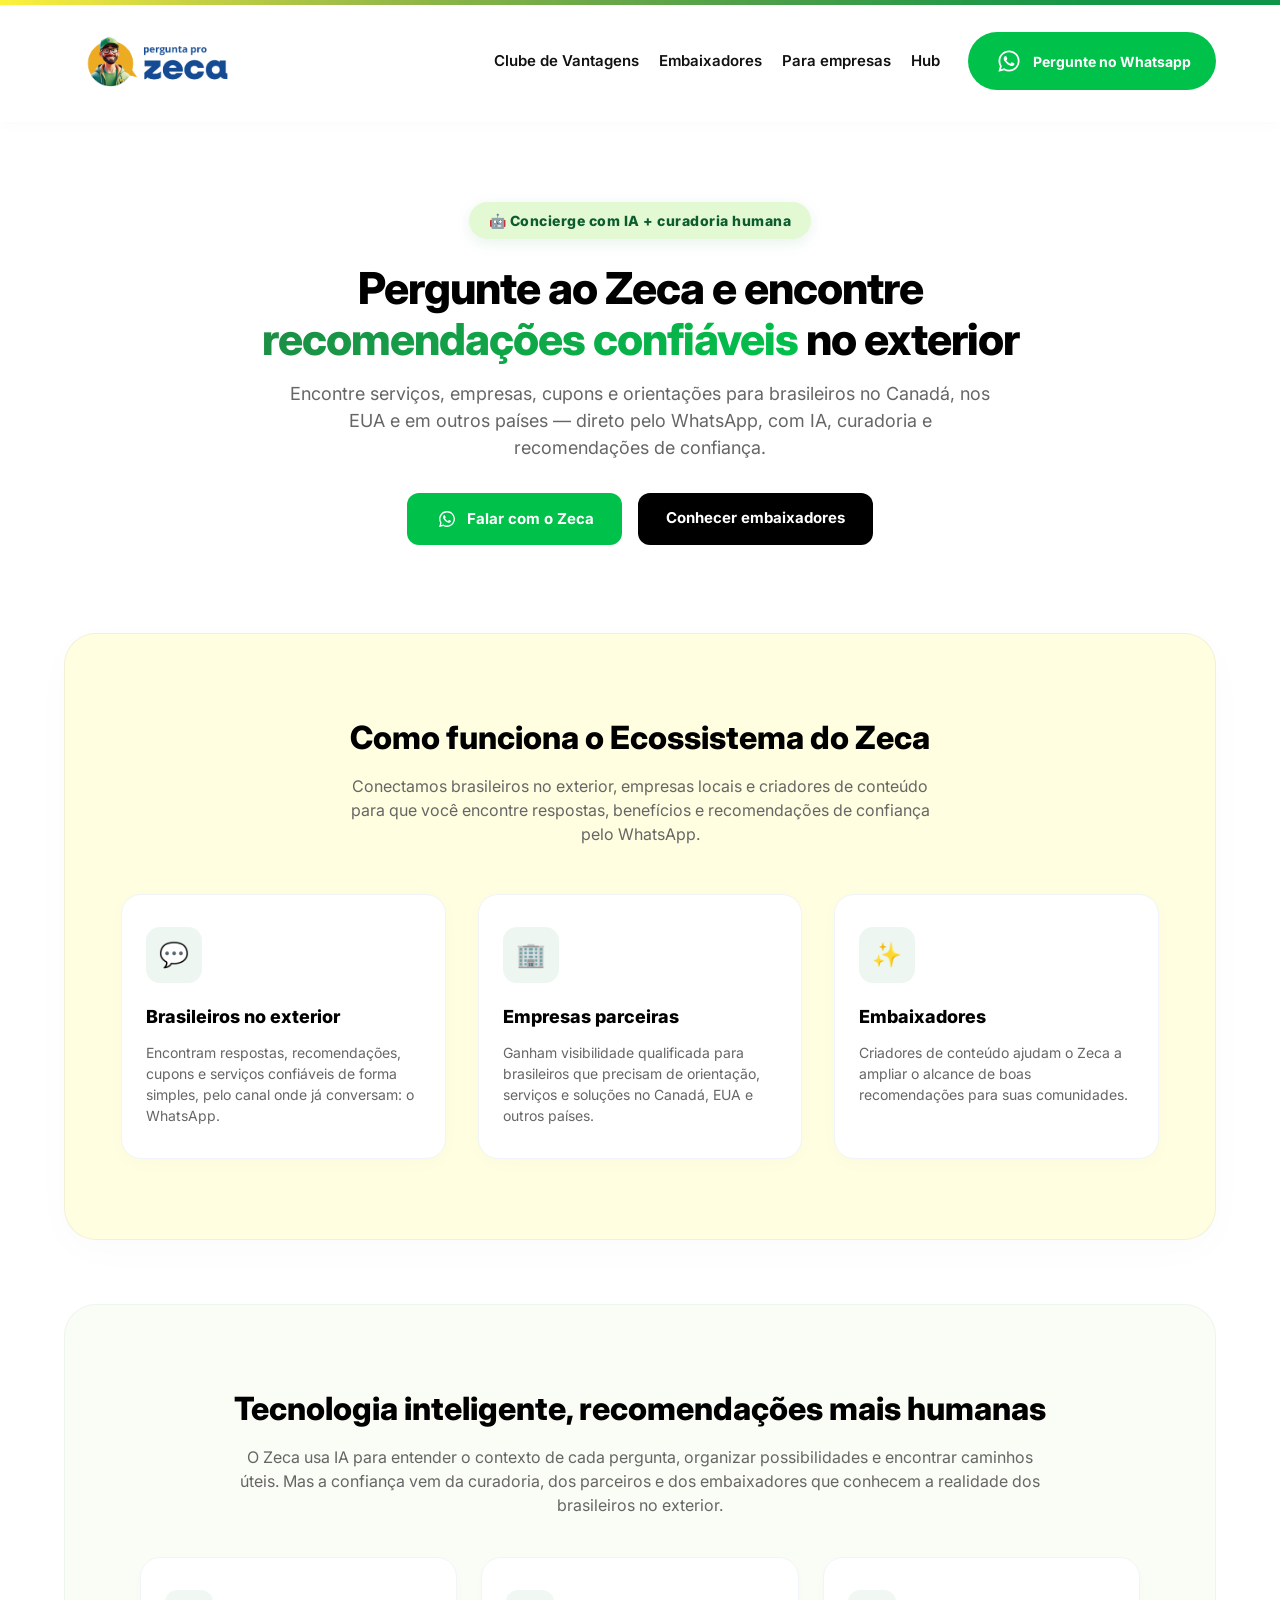
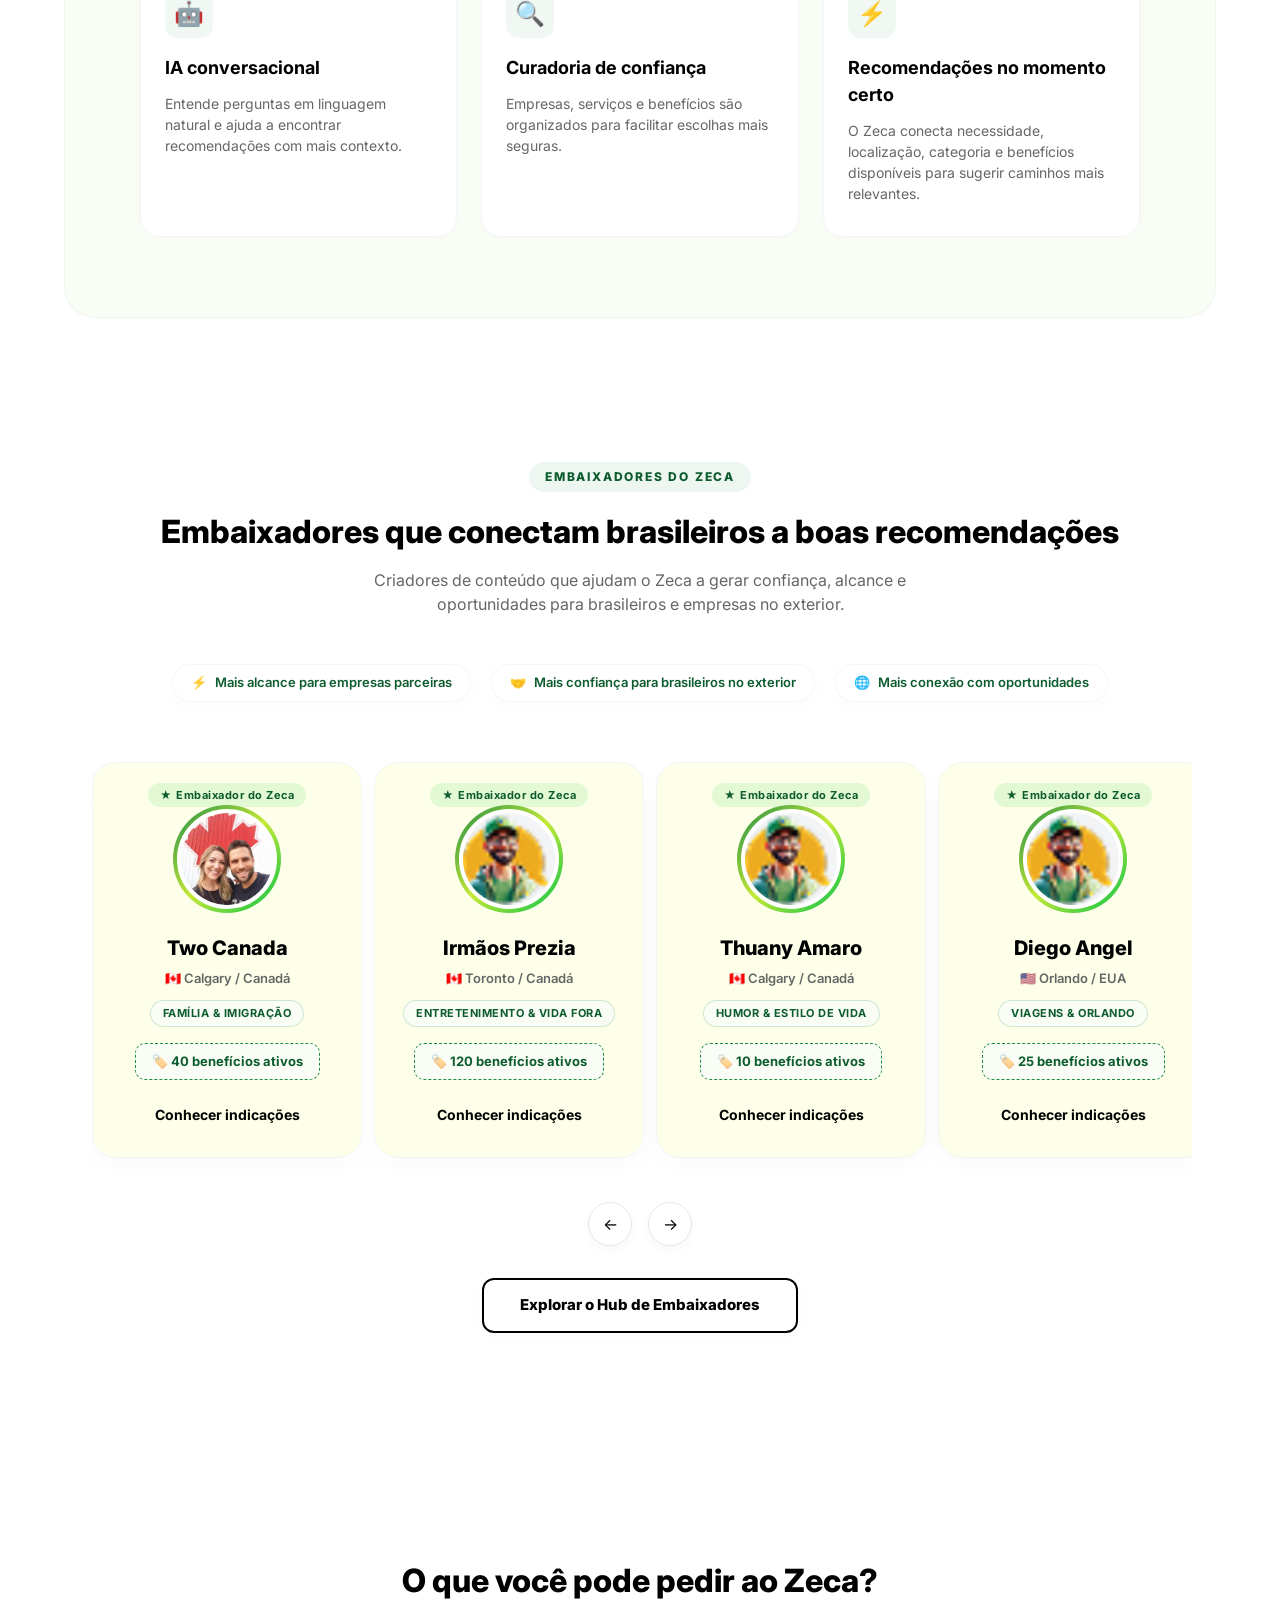
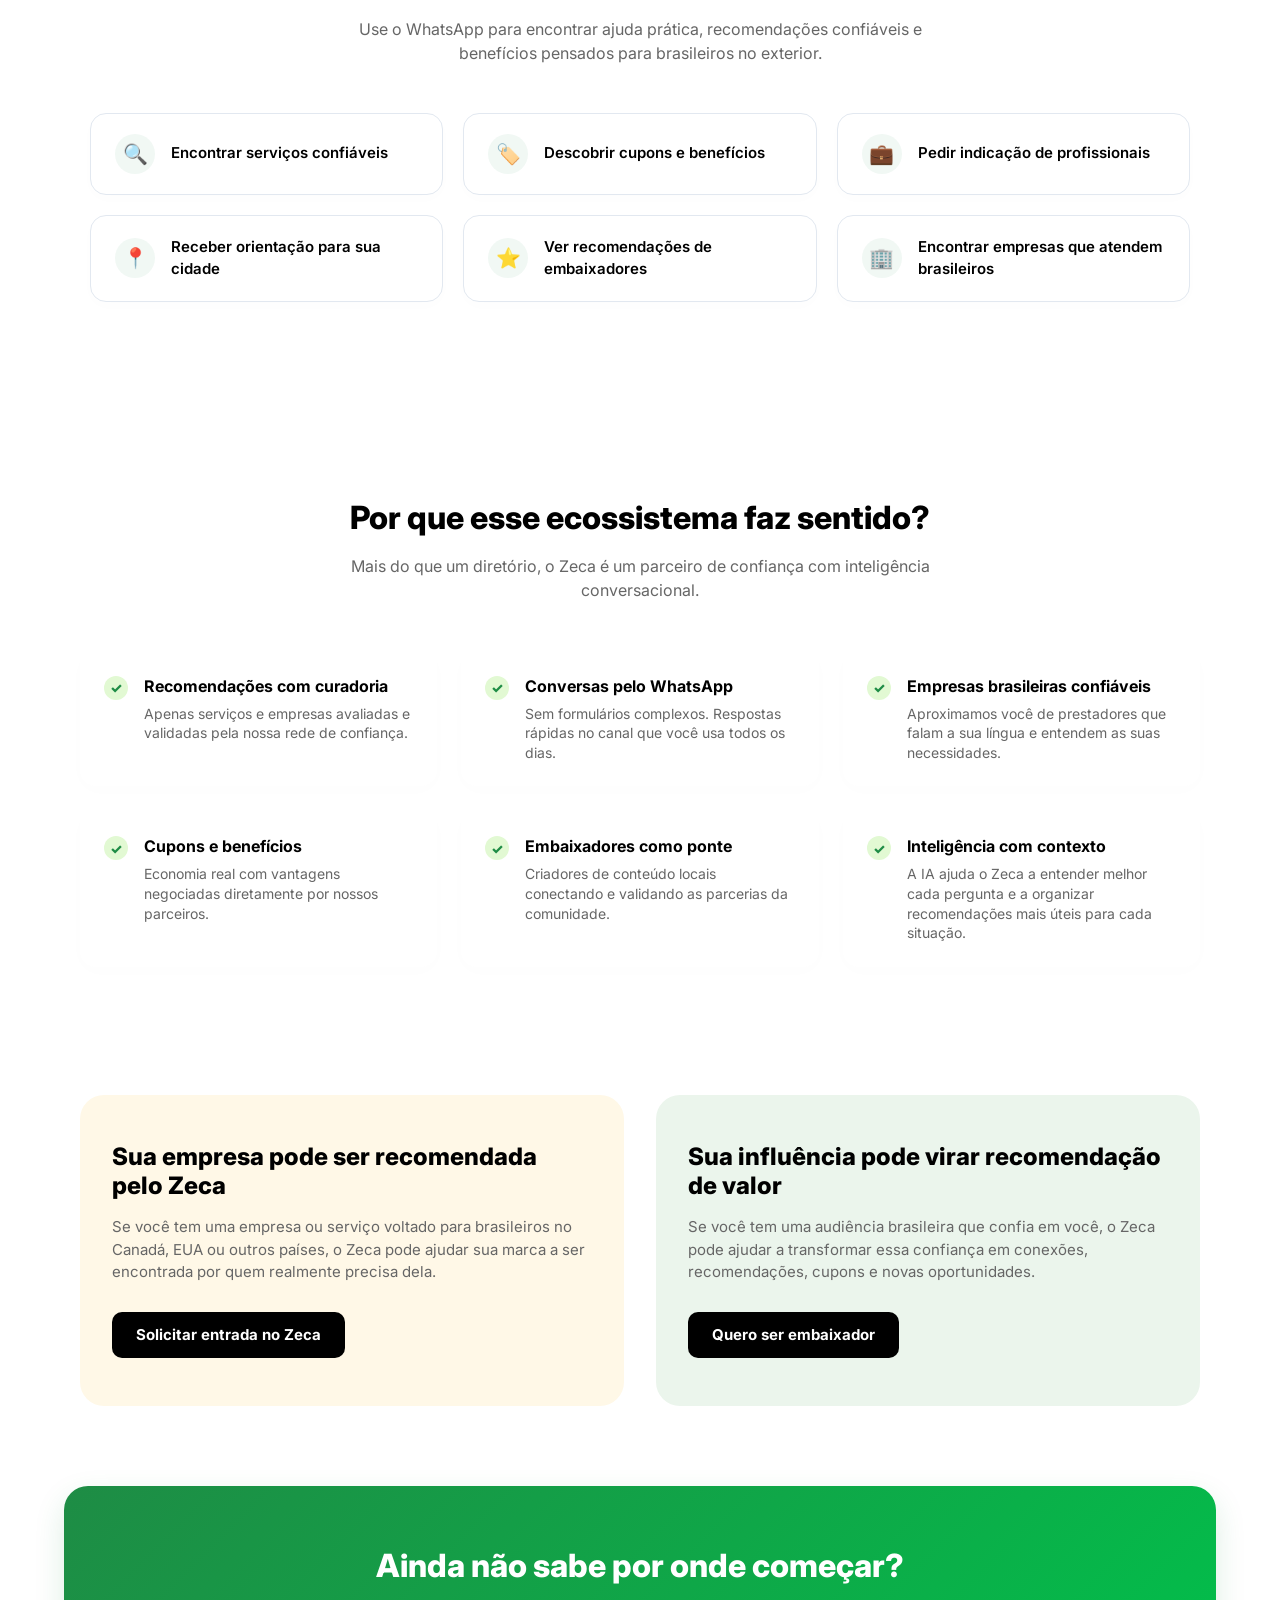
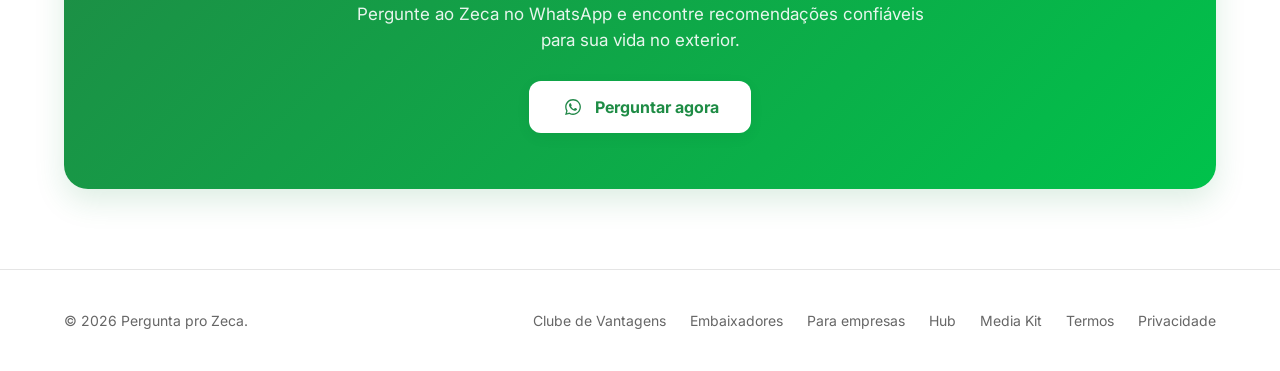
==== commit 31744a29: "feat(mobile): implementar header mobile, drawer responsivo, touch targets e otimizacao de assets" ====
--- a/index.html
+++ b/index.html
@@ -754,22 +754,117 @@
     
     @media (max-width: 768px) {
       .home-hero {
-        padding: 48px 16px 32px 16px;
+        padding: 32px 0 24px 0;
       }
       .home-hero h1 {
-        font-size: 32px;
+        font-size: 28px;
+        line-height: 1.25;
       }
       .home-hero p.hero-desc {
-        font-size: 16px;
+        font-size: 15px;
+        margin-bottom: 24px;
+      }
+      .hero-ctas {
+        width: 100%;
+        flex-direction: column;
+        gap: 12px;
+        margin-bottom: 32px;
+      }
+      .hero-ctas .btn-hero-primary,
+      .hero-ctas .btn-hero-secondary {
+        width: 100%;
+        justify-content: center;
+        min-height: 48px;
+        padding: 12px 20px;
       }
       .search-box-container {
         padding: 16px;
+        margin-bottom: 16px;
+      }
+      .search-box-container textarea {
+        font-size: 16px !important;
+        height: 80px;
+      }
+      .tags-container {
+        gap: 8px;
+        margin-bottom: 40px;
+      }
+      .search-tag {
+        min-height: 40px;
+        display: inline-flex;
+        align-items: center;
+        padding: 8px 14px;
+        font-size: 13px;
+      }
+      .ecosystem-section {
+        padding: 32px 16px;
+        border-radius: 20px;
+        margin-bottom: 48px;
       }
       .ecosystem-grid {
+        grid-template-columns: 1fr;
+        padding: 0;
+        gap: 16px;
+      }
+      .benefits-section {
+        padding: 40px 0;
+        margin-bottom: 40px;
+      }
+      .benefits-grid {
+        grid-template-columns: 1fr;
+        padding: 0;
+        gap: 16px;
+      }
+      .partnership-ctas-section {
+        grid-template-columns: 1fr;
+        padding: 0;
+        gap: 20px;
+        margin-bottom: 48px;
+      }
+      .partnership-card {
+        padding: 24px 20px;
+      }
+      .partnership-btn {
+        width: 100%;
+        min-height: 48px;
+        display: flex;
+        align-items: center;
+        justify-content: center;
+      }
+      .tech-grid {
+        grid-template-columns: 1fr;
+        gap: 16px;
+        margin-top: 24px;
+      }
+      .examples-grid {
+        grid-template-columns: 1fr;
+        gap: 14px;
+      }
+      .final-user-cta-section {
+        padding: 40px 20px;
+        border-radius: 20px;
+      }
+      .ambassador-home-card {
+        width: 250px;
+        max-width: calc(100vw - 64px);
+        padding: 24px 16px;
+      }
+      .btn-slideshow-control {
+        width: 44px;
+        height: 44px;
+      }
+    }
+
+    @media (max-width: 480px) {
+      .container {
         padding: 0 16px;
       }
-      .ecosystem-section {
-        padding: 48px 0;
+      .home-section-title {
+        font-size: 24px;
+      }
+      .home-section-subtitle {
+        font-size: 15px;
+        margin-bottom: 32px;
       }
     }
   </style>
@@ -789,13 +884,48 @@
           <a href="parceiros.html" class="header-nav-link">Para empresas</a>
           <a href="hub-influenciadores.html" class="header-nav-link">Hub</a>
         </nav>
-        <a href="https://wa.me/5500000000000?text=Ol%C3%A1%2C%20Zeca!%20Quero%20encontrar%20recomenda%C3%A7%C3%B5es%20confi%C3%A1veis%20para%20brasileiros%20no%20exterior." target="_blank" class="btn btn-whatsapp" id="btn-whatsapp-header">
+        <a href="https://wa.me/5500000000000?text=Ol%C3%A1%2C%20Zeca!%20Quero%20encontrar%20recomenda%C3%A7%C3%B5es%20confi%C3%A1veis%20para%20brasileiros%20no%20exterior." target="_blank" class="btn btn-whatsapp header-wa-desktop" id="btn-whatsapp-header">
           <img src="icones/whatsapp.svg" alt="WhatsApp" style="width: 32px; height: 32px;">
           Pergunte no Whatsapp
         </a>
+        <div class="header-mobile-actions">
+          <a href="https://wa.me/5500000000000?text=Ol%C3%A1%2C%20Zeca!%20Quero%20encontrar%20recomenda%C3%A7%C3%B5es%20confi%C3%A1veis%20para%20brasileiros%20no%20exterior." target="_blank" class="btn-wa-compact" aria-label="WhatsApp Zeca">
+            <img src="icones/whatsapp.svg" alt="WhatsApp">
+          </a>
+          <button type="button" class="btn-menu-toggle" id="btn-menu-toggle" aria-expanded="false" aria-controls="mobile-nav-drawer" aria-label="Abrir menu de navegação">
+            <span class="hamburger-bar"></span>
+            <span class="hamburger-bar"></span>
+            <span class="hamburger-bar"></span>
+          </button>
+        </div>
       </div>
     </div>
   </header>
+
+  <!-- Drawer de Navegação Mobile -->
+  <div class="mobile-nav-backdrop" id="mobile-nav-backdrop"></div>
+  <aside class="mobile-nav-drawer" id="mobile-nav-drawer" aria-label="Menu principal de navegação" aria-hidden="true">
+    <div class="drawer-header">
+      <a href="index.html" class="drawer-logo">
+        <img src="imagens/logo-perguntaprozeca.png" alt="Pergunta pro Zeca" class="drawer-logo-img">
+      </a>
+      <button type="button" class="btn-drawer-close" id="btn-drawer-close" aria-label="Fechar menu">
+        <svg width="24" height="24" viewBox="0 0 24 24" fill="none" stroke="currentColor" stroke-width="2.5" stroke-linecap="round" stroke-linejoin="round"><line x1="18" y1="6" x2="6" y2="18"></line><line x1="6" y1="6" x2="18" y2="18"></line></svg>
+      </button>
+    </div>
+    <nav class="drawer-nav">
+      <a href="clube-vantagens.html" class="drawer-nav-link">Clube de Vantagens</a>
+      <a href="embaixadores.html" class="drawer-nav-link">Embaixadores</a>
+      <a href="parceiros.html" class="drawer-nav-link">Para empresas</a>
+      <a href="hub-influenciadores.html" class="drawer-nav-link">Hub</a>
+    </nav>
+    <div class="drawer-footer">
+      <a href="https://wa.me/5500000000000?text=Ol%C3%A1%2C%20Zeca!%20Quero%20encontrar%20recomenda%C3%A7%C3%B5es%20confi%C3%A1veis%20para%20brasileiros%20no%20exterior." target="_blank" class="btn btn-whatsapp drawer-btn-wa">
+        <img src="icones/whatsapp.svg" alt="WhatsApp" style="width: 24px; height: 24px;">
+        Pergunte no Whatsapp
+      </a>
+    </div>
+  </aside>
 
   <!-- Corpo Principal -->
   <main class="container">
@@ -891,7 +1021,7 @@
           <div class="ambassador-home-card">
             <span class="ambassador-official-badge">★ Embaixador do Zeca</span>
             <div class="avatar-container-home">
-              <img src="imagens/inf_hub_twocanada.png" alt="Two Canada" class="ambassador-home-avatar" onerror="this.src='imagens/ic_zeca_011.png'">
+              <img src="imagens/inf_hub_twocanada.png" alt="Two Canada" class="ambassador-home-avatar" loading="lazy" onerror="this.src='imagens/ic_zeca_011.png'">
             </div>
             <div class="ambassador-home-name">Two Canada</div>
             <div class="ambassador-home-location">🇨🇦 Calgary / Canadá</div>
@@ -904,7 +1034,7 @@
           <div class="ambassador-home-card">
             <span class="ambassador-official-badge">★ Embaixador do Zeca</span>
             <div class="avatar-container-home">
-              <img src="https://images.unsplash.com/photo-1506794778202-cad84cf45f1d?w=150&auto=format&fit=crop&q=80" alt="Irmãos Prezia" class="ambassador-home-avatar" onerror="this.src='imagens/ic_zeca_011.png'">
+              <img src="https://images.unsplash.com/photo-1506794778202-cad84cf45f1d?w=150&auto=format&fit=crop&q=80" alt="Irmãos Prezia" class="ambassador-home-avatar" loading="lazy" onerror="this.src='imagens/ic_zeca_011.png'">
             </div>
             <div class="ambassador-home-name">Irmãos Prezia</div>
             <div class="ambassador-home-location">🇨🇦 Toronto / Canadá</div>
@@ -917,7 +1047,7 @@
           <div class="ambassador-home-card">
             <span class="ambassador-official-badge">★ Embaixador do Zeca</span>
             <div class="avatar-container-home">
-              <img src="https://images.unsplash.com/photo-1544005313-94ddf0286df2?w=150&auto=format&fit=crop&q=80" alt="Thuany Amaro" class="ambassador-home-avatar" onerror="this.src='imagens/ic_zeca_011.png'">
+              <img src="https://images.unsplash.com/photo-1544005313-94ddf0286df2?w=150&auto=format&fit=crop&q=80" alt="Thuany Amaro" class="ambassador-home-avatar" loading="lazy" onerror="this.src='imagens/ic_zeca_011.png'">
             </div>
             <div class="ambassador-home-name">Thuany Amaro</div>
             <div class="ambassador-home-location">🇨🇦 Calgary / Canadá</div>
@@ -930,7 +1060,7 @@
           <div class="ambassador-home-card">
             <span class="ambassador-official-badge">★ Embaixador do Zeca</span>
             <div class="avatar-container-home">
-              <img src="https://images.unsplash.com/photo-1500648767791-00dcc994a43e?w=150&auto=format&fit=crop&q=80" alt="Diego Angel" class="ambassador-home-avatar" onerror="this.src='imagens/ic_zeca_011.png'">
+              <img src="https://images.unsplash.com/photo-1500648767791-00dcc994a43e?w=150&auto=format&fit=crop&q=80" alt="Diego Angel" class="ambassador-home-avatar" loading="lazy" onerror="this.src='imagens/ic_zeca_011.png'">
             </div>
             <div class="ambassador-home-name">Diego Angel</div>
             <div class="ambassador-home-location">🇺🇸 Orlando / EUA</div>
@@ -943,7 +1073,7 @@
           <div class="ambassador-home-card">
             <span class="ambassador-official-badge">★ Embaixador do Zeca</span>
             <div class="avatar-container-home">
-              <img src="https://images.unsplash.com/photo-1517841905240-472988babdf9?w=150&auto=format&fit=crop&q=80" alt="Alessia Habibi" class="ambassador-home-avatar" onerror="this.src='imagens/ic_zeca_011.png'">
+              <img src="https://images.unsplash.com/photo-1517841905240-472988babdf9?w=150&auto=format&fit=crop&q=80" alt="Alessia Habibi" class="ambassador-home-avatar" loading="lazy" onerror="this.src='imagens/ic_zeca_011.png'">
             </div>
             <div class="ambassador-home-name">Alessia Habibi</div>
             <div class="ambassador-home-location">🇺🇸 Miami / EUA</div>
@@ -956,7 +1086,7 @@
           <div class="ambassador-home-card">
             <span class="ambassador-official-badge">★ Embaixador do Zeca</span>
             <div class="avatar-container-home">
-              <img src="https://images.unsplash.com/photo-1539571696357-5a69c17a67c6?w=150&auto=format&fit=crop&q=80" alt="Emily Hill" class="ambassador-home-avatar" onerror="this.src='imagens/ic_zeca_011.png'">
+              <img src="https://images.unsplash.com/photo-1539571696357-5a69c17a67c6?w=150&auto=format&fit=crop&q=80" alt="Emily Hill" class="ambassador-home-avatar" loading="lazy" onerror="this.src='imagens/ic_zeca_011.png'">
             </div>
             <div class="ambassador-home-name">Emily Hill</div>
             <div class="ambassador-home-location">🇺🇸 Boston / EUA</div>
@@ -1124,17 +1254,22 @@
       const track = document.getElementById("ambassadors-track");
       const btnPrev = document.getElementById("btn-slideshow-prev");
       const btnNext = document.getElementById("btn-slideshow-next");
-      
-      const cardWidth = 270;
+      const slideshowContainer = document.querySelector(".slideshow-container");
+      
       const gap = 12;
-      const step = cardWidth + gap;
+      function getStep() {
+        if (!track || !track.firstElementChild) return 282;
+        return track.firstElementChild.offsetWidth + gap;
+      }
       
       let autoplayInterval;
+      let resumeTimeout;
       let isTransitioning = false;
       
       function nextSlide() {
-        if (isTransitioning) return;
+        if (isTransitioning || !track || !track.firstElementChild) return;
         isTransitioning = true;
+        const step = getStep();
         
         track.style.transition = "transform 0.5s cubic-bezier(0.4, 0, 0.2, 1)";
         track.style.transform = `translateX(-${step}px)`;
@@ -1149,8 +1284,9 @@
       }
       
       function prevSlide() {
-        if (isTransitioning) return;
+        if (isTransitioning || !track || !track.lastElementChild) return;
         isTransitioning = true;
+        const step = getStep();
         
         track.style.transition = "none";
         const lastCard = track.lastElementChild;
@@ -1170,31 +1306,72 @@
       
       function startAutoplay() {
         stopAutoplay();
-        autoplayInterval = setInterval(nextSlide, 3000);
+        autoplayInterval = setInterval(nextSlide, 3500);
       }
       
       function stopAutoplay() {
         if (autoplayInterval) {
           clearInterval(autoplayInterval);
+          autoplayInterval = null;
         }
+      }
+
+      function pauseAutoplayTemporarily(ms = 8000) {
+        stopAutoplay();
+        if (resumeTimeout) clearTimeout(resumeTimeout);
+        resumeTimeout = setTimeout(() => {
+          startAutoplay();
+        }, ms);
       }
       
       if (btnNext) {
         btnNext.addEventListener("click", () => {
           nextSlide();
-          startAutoplay();
+          pauseAutoplayTemporarily(6000);
         });
       }
       
       if (btnPrev) {
         btnPrev.addEventListener("click", () => {
           prevSlide();
-          startAutoplay();
+          pauseAutoplayTemporarily(6000);
         });
       }
       
-      const slideshowContainer = document.querySelector(".slideshow-container");
+      // Touch e Swipe para Mobile
       if (slideshowContainer) {
+        let touchStartX = 0;
+        let touchStartY = 0;
+        let touchEndX = 0;
+        let touchEndY = 0;
+
+        slideshowContainer.addEventListener("touchstart", (e) => {
+          stopAutoplay();
+          touchStartX = e.touches[0].clientX;
+          touchStartY = e.touches[0].clientY;
+          touchEndX = touchStartX;
+          touchEndY = touchStartY;
+        }, { passive: true });
+
+        slideshowContainer.addEventListener("touchmove", (e) => {
+          touchEndX = e.touches[0].clientX;
+          touchEndY = e.touches[0].clientY;
+        }, { passive: true });
+
+        slideshowContainer.addEventListener("touchend", () => {
+          const deltaX = touchStartX - touchEndX;
+          const deltaY = touchStartY - touchEndY;
+          // Dispara swipe se movimento horizontal for maior que 40px e maior que vertical
+          if (Math.abs(deltaX) > 40 && Math.abs(deltaX) > Math.abs(deltaY)) {
+            if (deltaX > 0) {
+              nextSlide();
+            } else {
+              prevSlide();
+            }
+          }
+          pauseAutoplayTemporarily(8000);
+        });
+
         slideshowContainer.addEventListener("mouseenter", stopAutoplay);
         slideshowContainer.addEventListener("mouseleave", startAutoplay);
       }
--- a/styles/components.css
+++ b/styles/components.css
@@ -6,7 +6,6 @@
   position: sticky;
   top: 0;
   z-index: 100;
-  position: relative;
   box-shadow: 0 4px 12px rgba(0, 0, 0, 0.02);
 }
 
@@ -967,10 +966,318 @@
 
 
 
+/* --- COMPONENTES MOBILE DRAWER E NAVEGAÇÃO --- */
+.header-mobile-actions {
+  display: none;
+}
+
+.mobile-nav-backdrop,
+.mobile-nav-drawer {
+  display: none;
+}
+
 /* Responsividade do menu */
 @media (max-width: 991px) {
   .header-nav {
     display: none;
+  }
+}
+
+@media (max-width: 768px) {
+  .site-header {
+    height: 68px;
+    padding: 10px 0;
+  }
+
+  .site-header .container {
+    padding: 0 16px;
+  }
+
+  .logo-img {
+    width: 115px;
+    height: auto;
+    max-height: 44px;
+  }
+
+  .header-wa-desktop {
+    display: none !important;
+  }
+
+  .header-mobile-actions {
+    display: flex;
+    align-items: center;
+    gap: 8px;
+  }
+
+  .btn-wa-compact {
+    width: 44px;
+    height: 44px;
+    border-radius: 50%;
+    background-color: var(--color-whatsapp);
+    display: flex;
+    align-items: center;
+    justify-content: center;
+    flex-shrink: 0;
+    text-decoration: none;
+    transition: background-color var(--transition-fast), transform var(--transition-fast);
+  }
+
+  .btn-wa-compact img {
+    width: 22px;
+    height: 22px;
+  }
+
+  .btn-wa-compact:hover,
+  .btn-wa-compact:active {
+    background-color: var(--color-whatsapp-hover);
+    transform: scale(1.05);
+  }
+
+  .btn-menu-toggle {
+    width: 44px;
+    height: 44px;
+    display: flex;
+    flex-direction: column;
+    align-items: center;
+    justify-content: center;
+    gap: 5px;
+    background: transparent;
+    border: none;
+    cursor: pointer;
+    border-radius: 8px;
+    flex-shrink: 0;
+    padding: 0;
+  }
+
+  .btn-menu-toggle:focus-visible {
+    outline: 2px solid var(--color-whatsapp);
+    outline-offset: 2px;
+  }
+
+  .hamburger-bar {
+    width: 22px;
+    height: 2.5px;
+    background-color: #111111;
+    border-radius: 2px;
+    transition: all 0.2s ease;
+  }
+
+  .mobile-nav-backdrop {
+    display: block;
+    position: fixed;
+    inset: 0;
+    background: rgba(0, 0, 0, 0.5);
+    backdrop-filter: blur(2px);
+    -webkit-backdrop-filter: blur(2px);
+    z-index: 9998;
+    opacity: 0;
+    pointer-events: none;
+    transition: opacity 0.25s ease;
+  }
+
+  .mobile-nav-backdrop.active {
+    opacity: 1;
+    pointer-events: auto;
+  }
+
+  .mobile-nav-drawer {
+    display: flex;
+    position: fixed;
+    top: 0;
+    right: 0;
+    bottom: 0;
+    width: 290px;
+    max-width: 85vw;
+    background: #ffffff;
+    z-index: 9999;
+    flex-direction: column;
+    transform: translateX(100%);
+    transition: transform 0.28s cubic-bezier(0.4, 0, 0.2, 1);
+    box-shadow: -4px 0 24px rgba(0, 0, 0, 0.15);
+  }
+
+  .mobile-nav-drawer.active {
+    transform: translateX(0);
+  }
+
+  .drawer-header {
+    display: flex;
+    justify-content: space-between;
+    align-items: center;
+    padding: 14px 20px;
+    border-bottom: 1px solid var(--color-border);
+  }
+
+  .drawer-logo-img {
+    width: 115px;
+    height: auto;
+    max-height: 42px;
+    object-fit: contain;
+  }
+
+  .btn-drawer-close {
+    width: 44px;
+    height: 44px;
+    display: flex;
+    align-items: center;
+    justify-content: center;
+    background: var(--color-bg-light);
+    border-radius: 50%;
+    color: #111111;
+    border: none;
+    cursor: pointer;
+    transition: background 0.15s ease;
+    padding: 0;
+  }
+
+  .btn-drawer-close:hover,
+  .btn-drawer-close:focus-visible {
+    background: var(--color-border);
+    outline: 2px solid var(--color-black);
+  }
+
+  .drawer-nav {
+    display: flex;
+    flex-direction: column;
+    padding: 12px 0;
+    flex: 1;
+    overflow-y: auto;
+  }
+
+  .drawer-nav-link {
+    padding: 14px 24px;
+    font-size: 16px;
+    font-weight: 600;
+    color: #111827;
+    text-decoration: none;
+    border-left: 3px solid transparent;
+    min-height: 48px;
+    display: flex;
+    align-items: center;
+    transition: all 0.15s ease;
+  }
+
+  .drawer-nav-link:hover,
+  .drawer-nav-link:focus-visible,
+  .drawer-nav-link.active {
+    background: #f0fdf4;
+    color: var(--color-whatsapp);
+    border-left-color: var(--color-whatsapp);
+    outline: none;
+  }
+
+  .drawer-footer {
+    padding: 20px;
+    border-top: 1px solid var(--color-border);
+    margin-top: auto;
+  }
+
+  .drawer-btn-wa {
+    width: 100%;
+    min-height: 48px;
+    font-size: 15px;
+    border-radius: 12px;
+    display: inline-flex;
+    align-items: center;
+    justify-content: center;
+    gap: 8px;
+    text-decoration: none;
+  }
+
+  body.drawer-open {
+    overflow: hidden !important;
+    touch-action: none;
+  }
+
+  /* Evita auto-zoom indesejado no iOS Safari */
+  input, select, textarea,
+  .form-control, .form-input-ds, .form-select-ds, .form-textarea-ds,
+  .form-group-input input, .form-group-input select,
+  .filter-select {
+    font-size: 16px !important;
+  }
+  
+  button[type="submit"], .btn-submit, .btn-submit-ds, .btn-form, .btn-login-submit {
+    min-height: 48px;
+    font-size: 16px;
+  }
+
+  /* Modais no Mobile */
+  .modal-overlay {
+    padding: 12px;
+  }
+  .modal-container {
+    border-radius: 20px;
+    max-height: 92vh;
+    width: 100%;
+  }
+  .modal-close {
+    width: 44px;
+    height: 44px;
+    top: 12px;
+    right: 12px;
+    font-size: 18px;
+  }
+  .cupom-modal-content {
+    padding: 24px 16px 20px 16px;
+  }
+  .login-modal-content {
+    padding: 32px 18px;
+  }
+  .cupom-header {
+    flex-direction: column;
+    align-items: flex-start;
+    gap: 12px;
+  }
+  .cupom-promo-details {
+    min-width: 0;
+    width: 100%;
+  }
+  .cupom-code {
+    font-size: 22px;
+  }
+  .social-btn {
+    width: 44px;
+    height: 44px;
+  }
+  .btn-print {
+    min-height: 48px;
+  }
+  .btn-grab {
+    min-height: 48px;
+  }
+  
+  /* Touch targets gerais */
+  .btn {
+    min-height: 44px;
+  }
+  .accordion-title {
+    min-height: 44px;
+    display: flex;
+    align-items: center;
+  }
+  .user-logout-btn {
+    padding: 8px 0;
+    font-size: 13px;
+  }
+}
+
+/* Tratamento para orientação paisagem em celulares com pouca altura */
+@media (max-height: 520px) and (orientation: landscape) {
+  .site-header {
+    height: 56px !important;
+    padding: 6px 0 !important;
+  }
+  .modal-container {
+    max-height: 96vh;
+  }
+  .section-hero, .home-hero, .hero-section {
+    padding-top: 70px !important;
+    padding-bottom: 24px !important;
+  }
+  .home-hero h1, .hero-title {
+    font-size: 26px !important;
+    line-height: 1.2 !important;
   }
 }
 
